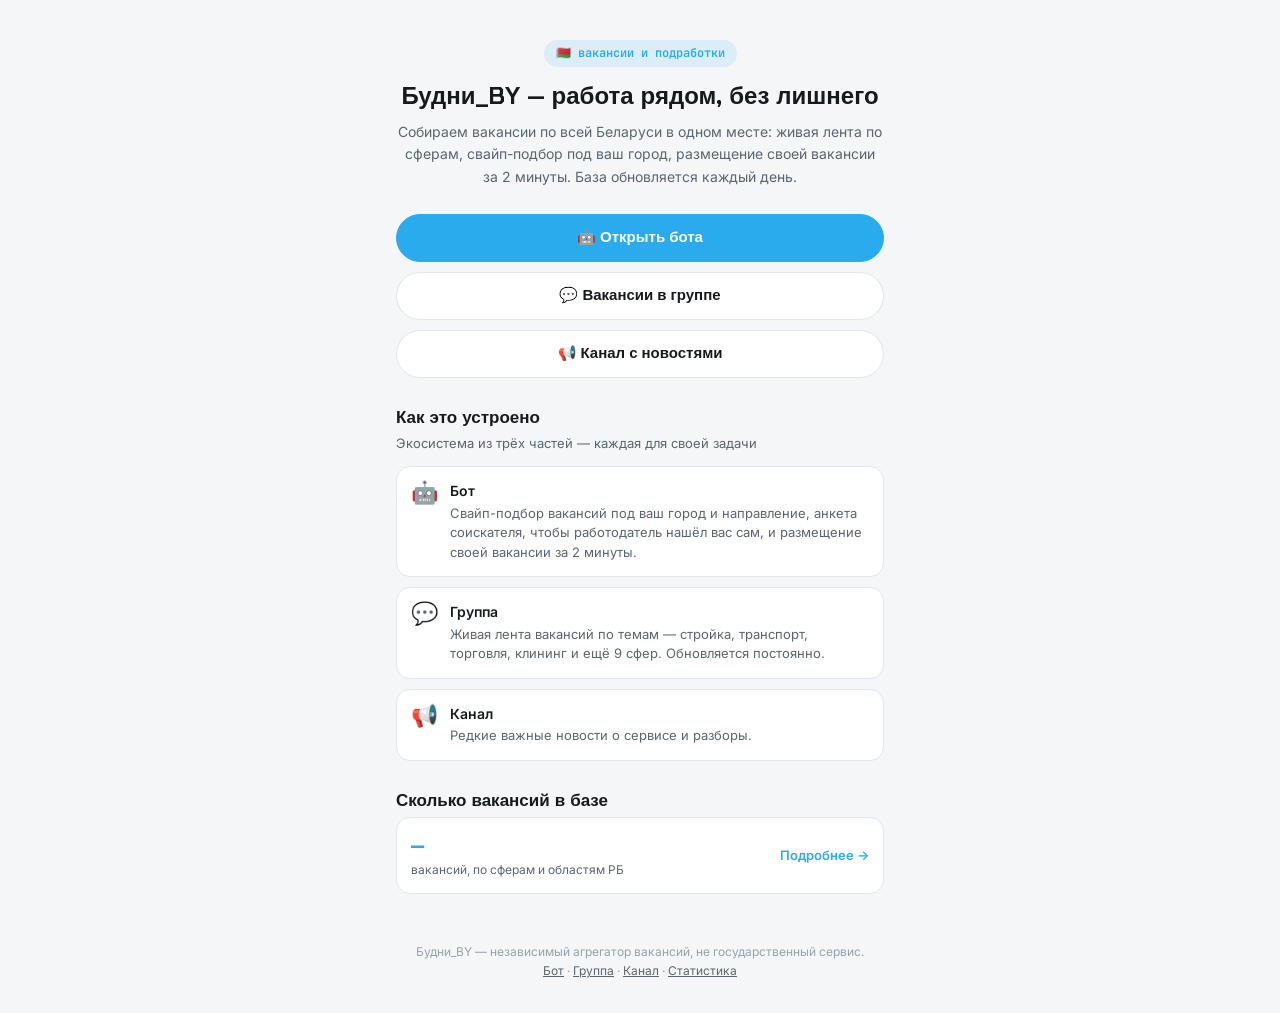
==== site-draft/index.html @ 5aac4f79 "Вынести файлы публичного сайта в site-draft/ — черновик, не боевая версия По просьбе Дениса: этот ре" ====
<!DOCTYPE html>
<!-- изменено 2026-09-21 13:10 -->
<html lang="ru">
<head>
<meta charset="UTF-8">
<meta name="viewport" content="width=device-width, initial-scale=1, viewport-fit=cover">
<title>Будни_BY — вакансии и подработки в Беларуси</title>
<meta name="description" content="Будни_BY — агрегатор вакансий и подработок в Беларуси. Живая лента по 13 сферам в Telegram-группе, свайп-подбор под ваш город в боте, канал с новостями. База обновляется каждый день.">
<meta name="robots" content="index, follow">
<link rel="canonical" href="https://app.budni.tg-studio.xyz/">

<meta property="og:type" content="website">
<meta property="og:site_name" content="Будни_BY">
<meta property="og:title" content="Будни_BY — вакансии и подработки в Беларуси">
<meta property="og:description" content="Живая лента вакансий по всей Беларуси: канал, Telegram-группа по сферам и бот со свайп-подбором. Обновляется каждый день.">
<meta property="og:url" content="https://app.budni.tg-studio.xyz/">
<meta name="twitter:card" content="summary">

<link rel="icon" href="data:image/svg+xml,%3Csvg xmlns='http://www.w3.org/2000/svg' viewBox='0 0 100 100'%3E%3Crect width='100' height='100' rx='22' fill='%232AABEE'/%3E%3Ctext x='50' y='68' font-size='58' text-anchor='middle' fill='white' font-family='sans-serif'%3E%D0%91%3C/text%3E%3C/svg%3E">

<script type="application/ld+json">
{
  "@context": "https://schema.org",
  "@type": "Organization",
  "name": "Будни_BY",
  "url": "https://app.budni.tg-studio.xyz/",
  "description": "Агрегатор вакансий и подработок в Беларуси: Telegram-канал, чат-группа с лентой по сферам и мини-приложение со свайп-подбором вакансий.",
  "sameAs": [
    "https://t.me/Budni_BY",
    "https://t.me/Budni_BY_Group",
    "https://t.me/Budni_BY_Bot"
  ]
}
</script>
<script type="application/ld+json">
{
  "@context": "https://schema.org",
  "@type": "WebSite",
  "name": "Будни_BY",
  "url": "https://app.budni.tg-studio.xyz/"
}
</script>

<script>
(function(){
  var scheme = (matchMedia('(prefers-color-scheme: light)').matches) ? 'light' : 'dark';
  document.documentElement.setAttribute('data-theme', scheme);
})();
</script>
<link rel="preconnect" href="https://fonts.googleapis.com">
<link href="https://fonts.googleapis.com/css2?family=Chakra+Petch:wght@500;600;700&family=Inter:wght@400;500;600;700&family=JetBrains+Mono:wght@500;600;700&display=swap" rel="stylesheet">
<link rel="stylesheet" href="theme.css?v=20260920a">
<style>
  .wrap{ max-width:520px; margin:0 auto; }

  .hero{ text-align:center; padding:28px 0 6px; }
  .hero .badge{
    display:inline-flex; align-items:center; gap:6px; padding:5px 12px; border-radius:999px;
    background:var(--accent-soft); color:var(--accent); font-size:12px; font-weight:600;
    font-family:'JetBrains Mono',monospace; margin-bottom:14px;
  }
  .hero h1{ font-size:24px; font-weight:700; line-height:1.25; margin:0 0 10px; }
  .hero p{ color:var(--ink-soft); font-size:14px; line-height:1.6; margin:0 0 20px; }

  .cta{ display:flex; flex-direction:column; gap:10px; margin-bottom:8px; }
  .cta a{
    min-height:48px; display:flex; align-items:center; justify-content:center; gap:8px;
    border-radius:999px; text-decoration:none; font-family:'Chakra Petch',sans-serif; font-weight:600;
    font-size:15px; border:1px solid var(--line);
  }
  .cta a.primary{ background:var(--accent); color:#fff; border-color:var(--accent); }
  .cta a.ghost{ background:var(--surface); color:var(--ink); }

  .section{ margin:28px 0; }
  .section h2{ font-size:17px; font-weight:700; margin:0 0 4px; font-family:'Chakra Petch',sans-serif; }
  .section .lead{ color:var(--ink-soft); font-size:13px; margin:0 0 14px; }

  .parts{ display:flex; flex-direction:column; gap:10px; }
  .part{
    display:flex; gap:12px; align-items:flex-start; background:var(--surface);
    border:1px solid var(--line); border-radius:var(--radius); padding:14px;
  }
  .part .ic{ font-size:22px; line-height:1; flex:none; }
  .part h3{ font-size:14px; font-weight:600; margin:0 0 3px; font-family:'Inter',sans-serif; }
  .part p{ font-size:13px; color:var(--ink-soft); margin:0; line-height:1.5; }

  .stat-strip{
    display:flex; gap:10px; background:var(--surface); border:1px solid var(--line);
    border-radius:var(--radius); padding:14px; align-items:center; justify-content:space-between;
  }
  .stat-strip .num{ font-family:'JetBrains Mono',monospace; font-size:22px; font-weight:700; color:var(--accent); }
  .stat-strip .lbl{ font-size:12px; color:var(--ink-soft); }
  .stat-strip a{ font-size:13px; color:var(--accent); text-decoration:none; font-weight:600; white-space:nowrap; }

  footer{ text-align:center; color:var(--ink-faint); font-size:12px; padding:20px 0 8px; line-height:1.6; }
  footer a{ color:var(--ink-soft); }
</style>
</head>
<body>
<div class="content wrap">

  <div class="hero">
    <span class="badge">🇧🇾 вакансии и подработки</span>
    <h1>Будни_BY — работа рядом, без лишнего</h1>
    <p>Собираем вакансии по всей Беларуси в одном месте: живая лента по сферам,
      свайп-подбор под ваш город, размещение своей вакансии за 2 минуты.
      База обновляется каждый день.</p>
  </div>

  <div class="cta">
    <a class="primary" href="https://t.me/Budni_BY_Bot" target="_blank" rel="noopener">🤖 Открыть бота</a>
    <a class="ghost" href="https://t.me/Budni_BY_Group" target="_blank" rel="noopener">💬 Вакансии в группе</a>
    <a class="ghost" href="https://t.me/Budni_BY" target="_blank" rel="noopener">📢 Канал с новостями</a>
  </div>

  <div class="section">
    <h2>Как это устроено</h2>
    <p class="lead">Экосистема из трёх частей — каждая для своей задачи</p>
    <div class="parts">
      <div class="part">
        <div class="ic">🤖</div>
        <div><h3>Бот</h3><p>Свайп-подбор вакансий под ваш город и направление,
          анкета соискателя, чтобы работодатель нашёл вас сам, и размещение
          своей вакансии за 2 минуты.</p></div>
      </div>
      <div class="part">
        <div class="ic">💬</div>
        <div><h3>Группа</h3><p>Живая лента вакансий по темам — стройка, транспорт,
          торговля, клининг и ещё 9 сфер. Обновляется постоянно.</p></div>
      </div>
      <div class="part">
        <div class="ic">📢</div>
        <div><h3>Канал</h3><p>Редкие важные новости о сервисе и разборы.</p></div>
      </div>
    </div>
  </div>

  <div class="section">
    <h2>Сколько вакансий в базе</h2>
    <div class="stat-strip">
      <div><div class="num" id="statTotal">—</div><div class="lbl">вакансий, по сферам и областям РБ</div></div>
      <a href="stats.html">Подробнее →</a>
    </div>
  </div>

  <footer>
    Будни_BY — независимый агрегатор вакансий, не государственный сервис.<br>
    <a href="https://t.me/Budni_BY_Bot" target="_blank" rel="noopener">Бот</a> ·
    <a href="https://t.me/Budni_BY_Group" target="_blank" rel="noopener">Группа</a> ·
    <a href="https://t.me/Budni_BY" target="_blank" rel="noopener">Канал</a> ·
    <a href="stats.html">Статистика</a>
  </footer>

</div>

<script src="app.js?v=20260920a"></script>
<script>
(async function () {
  try {
    var res = await apiCall({ action: 'public_stats' });
    if (res && res.ok) document.getElementById('statTotal').textContent = res.total;
  } catch (e) {}
})();
</script>
</body>
</html>
---- site-draft/theme.css ----
/* ============================================================
   Будни_BY — общий дизайн-каркас (client.html + admin.html).
   Токены светлой/тёмной темы + компоненты, которые выглядят одинаково
   в обоих мини-аппах. Роль-специфичные стили — в client.css / admin.css.
   Раньше весь этот блок дублировался в двух HTML и расходился при правках.
   ============================================================ */

:root{
  --radius:14px; --radius-sm:10px;
  --safe-top: env(safe-area-inset-top, 0px);
  --safe-bottom: env(safe-area-inset-bottom, 0px);
}
:root[data-theme="dark"]{
  --bg:#111417; --surface:#1A1E22; --surface-2:#20252A; --surface-3:#262B31;
  --ink:#EDEFF0; --ink-soft:#8C949C; --ink-faint:#565D64;
  --accent:#2AABEE; --accent-dark:#1B8FCB; --accent-soft:rgba(42,171,238,.14);
  --ok:#38A89D; --ok-soft:rgba(56,168,157,.14);
  --danger:#E5626A; --danger-soft:rgba(229,98,106,.12);
  --line:#2A2F35; --line-strong:#3A414A;
}
:root[data-theme="light"]{
  --bg:#F4F6F8; --surface:#FFFFFF; --surface-2:#EEF1F4; --surface-3:#E4E8EC;
  --ink:#171A1D; --ink-soft:#5B6570; --ink-faint:#98A1AA;
  --accent:#2AABEE; --accent-dark:#1B8FCB; --accent-soft:rgba(42,171,238,.12);
  --ok:#2E9B8F; --ok-soft:rgba(46,155,143,.12);
  --danger:#D6505A; --danger-soft:rgba(214,80,90,.10);
  --line:#E2E6EA; --line-strong:#CDD3D9;
}

*{ box-sizing:border-box; }
body{
  margin:0; background:var(--bg); color:var(--ink);
  font-family:'Inter',sans-serif; font-size:15px; line-height:1.4;
  padding-top:max(12px, var(--safe-top));
  padding-bottom:max(24px, calc(24px + var(--safe-bottom)));
  -webkit-tap-highlight-color:transparent;
  overscroll-behavior:none;
}
h1,h2,.label{ font-family:'Chakra Petch',sans-serif; }
.mono{ font-family:'JetBrains Mono',monospace; }
.hidden{ display:none !important; }

.content{ padding:0 16px; }

/* ---------- вкладки (общий вид; счётчики/sticky — в admin.css) ---------- */
.tabs{ display:flex; gap:6px; }
.tab{
  flex:1; min-height:44px; border-radius:var(--radius-sm);
  background:var(--surface-2); border:1px solid var(--line);
  color:var(--ink-soft); font-family:'Chakra Petch',sans-serif; font-weight:600; font-size:13px;
  display:flex; align-items:center; justify-content:center; gap:6px;
}
.tab.active{ background:var(--accent-soft); border-color:var(--accent); color:var(--accent); }

/* ---------- поля формы ---------- */
.field{ margin-bottom:14px; }
.field > label{
  display:block; font-family:'Chakra Petch',sans-serif; font-size:12px; color:var(--ink-soft);
  margin-bottom:6px; text-transform:uppercase; letter-spacing:.02em;
}
.field > input, .field > textarea{
  width:100%; min-height:44px; border-radius:var(--radius-sm); background:var(--surface-2);
  border:1px solid var(--line); color:var(--ink); padding:10px 12px; font-family:'Inter',sans-serif;
  font-size:15px;
}
.field > textarea{ min-height:88px; resize:vertical; }
.field > input[type=time], .field > input[type=date]{
  -webkit-appearance:none; appearance:none;
  box-sizing:border-box; min-width:0; width:100%; text-align:left;
  font-family:'JetBrains Mono',monospace;
}
.field > input[type=time]::-webkit-date-and-time-value,
.field > input[type=date]::-webkit-date-and-time-value{ text-align:left; margin:0; }
.lbl-soft{ text-transform:none; letter-spacing:0; color:var(--ink-faint); font-weight:400; }

/* ---------- chip-group (мультивыбор/сегменты) ---------- */
.chip-group{ display:flex; flex-wrap:wrap; gap:8px; }
.chip{ position:relative; }
.chip input{ position:absolute; opacity:0; pointer-events:none; }
.chip span{
  display:flex; align-items:center; min-height:44px; padding:0 14px; border-radius:20px;
  background:var(--surface-2); border:1px solid var(--line); color:var(--ink-soft); font-size:13px;
}
.chip input:checked + span{ background:var(--accent-soft); border-color:var(--accent); color:var(--accent); }

/* ---------- телефон +375 ---------- */
.phone-field{ display:flex; align-items:center; gap:8px; min-height:44px; background:var(--surface-2); border:1px solid var(--line); border-radius:var(--radius-sm); padding:0 12px; }
.phone-prefix{ font-family:'JetBrains Mono',monospace; font-weight:600; color:var(--ink-soft); flex:none; }
.phone-input{ flex:1; min-height:44px; border:none; background:transparent; color:var(--ink); font-family:'JetBrains Mono',monospace; font-size:16px; }
.phone-input:focus{ outline:none; }

/* ---------- бейджи ---------- */
.badge{
  font-size:11px; padding:3px 9px; border-radius:20px; background:var(--surface-2); color:var(--ink-soft);
  white-space:nowrap;
}
.badge-employer{ background:var(--ok-soft); color:var(--ok); }

/* ---------- кнопки ---------- */
.btn-primary{
  width:100%; min-height:48px; border-radius:var(--radius); border:none;
  background:var(--accent); color:#fff; font-family:'Chakra Petch',sans-serif; font-weight:700; font-size:15px;
  display:flex; align-items:center; justify-content:center; gap:8px;
}
.btn-primary[disabled]{ opacity:.5; }

/* ---------- заголовок-разделитель секции ---------- */
.section-title{
  font-family:'Chakra Petch',sans-serif; font-size:13px; color:var(--ink-soft);
  text-transform:uppercase; letter-spacing:.02em; margin:20px 0 10px;
}
.divider{ height:1px; background:var(--line); margin:24px 0; }

/* ---------- пустое состояние ---------- */
.empty{ text-align:center; color:var(--ink-faint); padding:48px 16px; font-size:14px; }

/* ---------- success-panel ---------- */
.success-panel{ text-align:center; padding:48px 16px; }
.success-icon{
  width:64px; height:64px; border-radius:50%; background:var(--ok-soft); color:var(--ok);
  display:flex; align-items:center; justify-content:center; font-size:28px; margin:0 auto 16px;
}
.success-panel h2{ font-size:18px; margin:0 0 8px; }
.success-panel p{ color:var(--ink-soft); font-size:14px; margin:0 0 20px; }

/* ---------- поповер настроек (☀️) ---------- */
.icon-btn-round{
  width:38px; height:38px; border-radius:50%; flex:none;
  background:var(--surface-2); border:1px solid var(--line); color:var(--ink-soft);
  display:flex; align-items:center; justify-content:center; font-size:16px;
}
.icon-btn-round svg{ width:19px; height:19px; display:block; }
.icon-btn-round:active{ background:var(--surface-3); }
.settings-pop{
  position:absolute; right:16px; top:54px; z-index:60; width:264px;
  background:var(--surface); border:1px solid var(--line-strong); border-radius:var(--radius);
  padding:14px; box-shadow:0 14px 44px rgba(0,0,0,.30);
}
.set-label{
  font-family:'Chakra Petch',sans-serif; font-size:11px; text-transform:uppercase;
  letter-spacing:.03em; color:var(--ink-soft); margin:0 0 8px;
}
.set-seg{
  display:flex; gap:4px; background:var(--surface-2); border-radius:var(--radius-sm);
  padding:4px; margin-bottom:14px;
}
.set-seg:last-child{ margin-bottom:0; }
.set-opt{
  flex:1; min-height:40px; border:none; border-radius:8px; background:transparent;
  color:var(--ink-soft); font-family:'Inter',sans-serif; font-size:13px; font-weight:600;
}
.set-opt.is-on{ background:var(--surface); color:var(--ink); box-shadow:0 1px 3px rgba(0,0,0,.18); }

/* ---------- спиннер ---------- */
.spinner{
  width:16px; height:16px; border-radius:50%; border:2px solid rgba(255,255,255,.4);
  border-top-color:#fff; animation:spin .6s linear infinite;
}
@keyframes spin{ to{ transform:rotate(360deg); } }
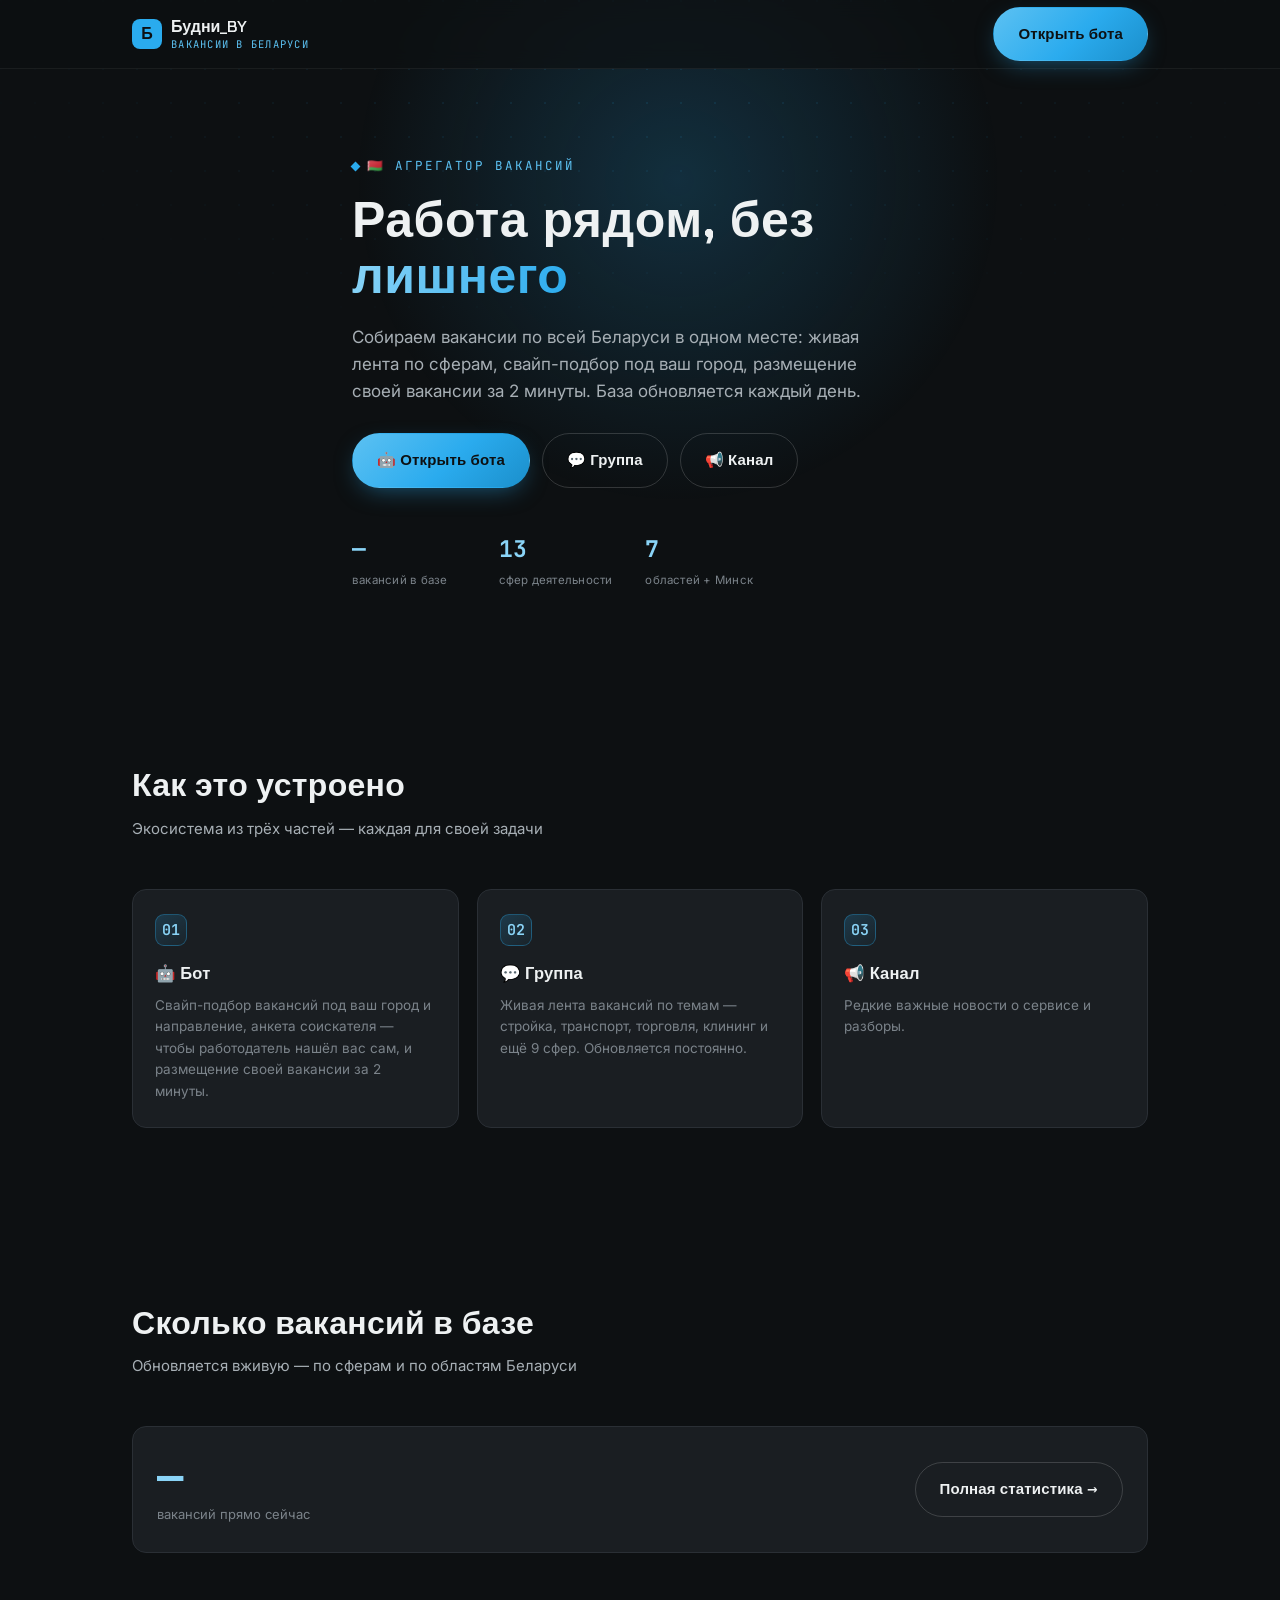
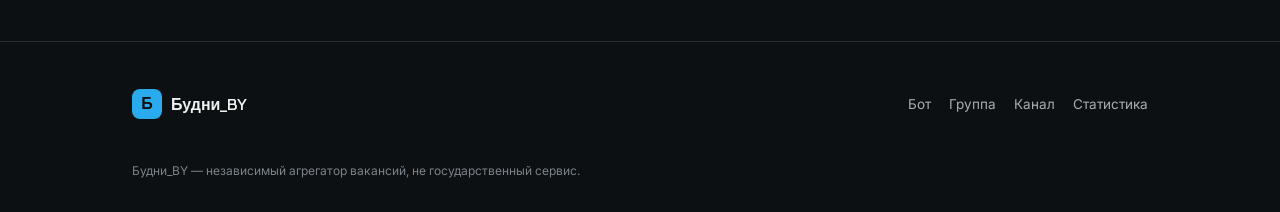
==== commit 3d08ff7b: "Редизайн лендинга по образцу tg-studio.by Тот же графитовый фон + акцент 2AABEE (уже общий с мини-ап" ====
--- a/site-draft/index.html
+++ b/site-draft/index.html
@@ -1,5 +1,5 @@
 <!DOCTYPE html>
-<!-- изменено 2026-09-21 13:10 -->
+<!-- изменено 2026-09-21 14:20 -->
 <html lang="ru">
 <head>
 <meta charset="UTF-8">
@@ -7,13 +7,13 @@
 <title>Будни_BY — вакансии и подработки в Беларуси</title>
 <meta name="description" content="Будни_BY — агрегатор вакансий и подработок в Беларуси. Живая лента по 13 сферам в Telegram-группе, свайп-подбор под ваш город в боте, канал с новостями. База обновляется каждый день.">
 <meta name="robots" content="index, follow">
-<link rel="canonical" href="https://app.budni.tg-studio.xyz/">
+<link rel="canonical" href="https://budni-by.site/">
 
 <meta property="og:type" content="website">
 <meta property="og:site_name" content="Будни_BY">
 <meta property="og:title" content="Будни_BY — вакансии и подработки в Беларуси">
 <meta property="og:description" content="Живая лента вакансий по всей Беларуси: канал, Telegram-группа по сферам и бот со свайп-подбором. Обновляется каждый день.">
-<meta property="og:url" content="https://app.budni.tg-studio.xyz/">
+<meta property="og:url" content="https://budni-by.site/">
 <meta name="twitter:card" content="summary">
 
 <link rel="icon" href="data:image/svg+xml,%3Csvg xmlns='http://www.w3.org/2000/svg' viewBox='0 0 100 100'%3E%3Crect width='100' height='100' rx='22' fill='%232AABEE'/%3E%3Ctext x='50' y='68' font-size='58' text-anchor='middle' fill='white' font-family='sans-serif'%3E%D0%91%3C/text%3E%3C/svg%3E">
@@ -23,7 +23,7 @@
   "@context": "https://schema.org",
   "@type": "Organization",
   "name": "Будни_BY",
-  "url": "https://app.budni.tg-studio.xyz/",
+  "url": "https://budni-by.site/",
   "description": "Агрегатор вакансий и подработок в Беларуси: Telegram-канал, чат-группа с лентой по сферам и мини-приложение со свайп-подбором вакансий.",
   "sameAs": [
     "https://t.me/Budni_BY",
@@ -37,130 +37,286 @@
   "@context": "https://schema.org",
   "@type": "WebSite",
   "name": "Будни_BY",
-  "url": "https://app.budni.tg-studio.xyz/"
+  "url": "https://budni-by.site/"
 }
 </script>
 
-<script>
-(function(){
-  var scheme = (matchMedia('(prefers-color-scheme: light)').matches) ? 'light' : 'dark';
-  document.documentElement.setAttribute('data-theme', scheme);
-})();
-</script>
 <link rel="preconnect" href="https://fonts.googleapis.com">
-<link href="https://fonts.googleapis.com/css2?family=Chakra+Petch:wght@500;600;700&family=Inter:wght@400;500;600;700&family=JetBrains+Mono:wght@500;600;700&display=swap" rel="stylesheet">
-<link rel="stylesheet" href="theme.css?v=20260920a">
+<link rel="preconnect" href="https://fonts.gstatic.com" crossorigin>
+<link href="https://fonts.googleapis.com/css2?family=Chakra+Petch:wght@500;600;700&family=Inter:wght@400;500;600;700;800&family=JetBrains+Mono:wght@400;500;600;700&display=swap" rel="stylesheet">
+
 <style>
-  .wrap{ max-width:520px; margin:0 auto; }
-
-  .hero{ text-align:center; padding:28px 0 6px; }
-  .hero .badge{
-    display:inline-flex; align-items:center; gap:6px; padding:5px 12px; border-radius:999px;
-    background:var(--accent-soft); color:var(--accent); font-size:12px; font-weight:600;
-    font-family:'JetBrains Mono',monospace; margin-bottom:14px;
-  }
-  .hero h1{ font-size:24px; font-weight:700; line-height:1.25; margin:0 0 10px; }
-  .hero p{ color:var(--ink-soft); font-size:14px; line-height:1.6; margin:0 0 20px; }
-
-  .cta{ display:flex; flex-direction:column; gap:10px; margin-bottom:8px; }
-  .cta a{
-    min-height:48px; display:flex; align-items:center; justify-content:center; gap:8px;
-    border-radius:999px; text-decoration:none; font-family:'Chakra Petch',sans-serif; font-weight:600;
-    font-size:15px; border:1px solid var(--line);
-  }
-  .cta a.primary{ background:var(--accent); color:#fff; border-color:var(--accent); }
-  .cta a.ghost{ background:var(--surface); color:var(--ink); }
-
-  .section{ margin:28px 0; }
-  .section h2{ font-size:17px; font-weight:700; margin:0 0 4px; font-family:'Chakra Petch',sans-serif; }
-  .section .lead{ color:var(--ink-soft); font-size:13px; margin:0 0 14px; }
-
-  .parts{ display:flex; flex-direction:column; gap:10px; }
-  .part{
-    display:flex; gap:12px; align-items:flex-start; background:var(--surface);
-    border:1px solid var(--line); border-radius:var(--radius); padding:14px;
-  }
-  .part .ic{ font-size:22px; line-height:1; flex:none; }
-  .part h3{ font-size:14px; font-weight:600; margin:0 0 3px; font-family:'Inter',sans-serif; }
-  .part p{ font-size:13px; color:var(--ink-soft); margin:0; line-height:1.5; }
-
-  .stat-strip{
-    display:flex; gap:10px; background:var(--surface); border:1px solid var(--line);
-    border-radius:var(--radius); padding:14px; align-items:center; justify-content:space-between;
-  }
-  .stat-strip .num{ font-family:'JetBrains Mono',monospace; font-size:22px; font-weight:700; color:var(--accent); }
-  .stat-strip .lbl{ font-size:12px; color:var(--ink-soft); }
-  .stat-strip a{ font-size:13px; color:var(--accent); text-decoration:none; font-weight:600; white-space:nowrap; }
-
-  footer{ text-align:center; color:var(--ink-faint); font-size:12px; padding:20px 0 8px; line-height:1.6; }
-  footer a{ color:var(--ink-soft); }
+  /* ---------- токены: та же графитовая палитра и акцент 2AABEE, что и во всех
+     мини-аппах студии (см. api.tg-studio miniapp-style) — не переизобретаем ---------- */
+  :root{
+    --navy-950:#0d1012; --navy-900:#15191c; --navy-850:#1c2124; --navy-800:#1a1e22;
+    --navy-700:#2a2f35; --navy-600:#3a414a;
+    --blue-300:#8ad4f7; --blue-400:#5cc1f2; --blue-500:#2aabee; --blue-600:#1b8fcb; --blue-700:#166f9e;
+    --teal-300:#7fe0d1; --teal-400:#4fc9b8; --teal-500:#38a89d; --teal-600:#2c8a80;
+    --ink-50:#eef1f2; --ink-200:#c9cfd3; --ink-300:#a7afb5; --ink-500:#7b838a;
+    --radius:14px; --radius-sm:10px; --maxw:1080px;
+    --ease:cubic-bezier(.16,.8,.28,1); --gutter:20px;
+  }
+  @media(min-width:640px){ :root{ --gutter:32px; } }
+
+  *{ box-sizing:border-box; margin:0; padding:0; }
+  html{ scroll-behavior:smooth; }
+  body{
+    background:var(--navy-950); color:var(--ink-50);
+    font-family:'Inter',sans-serif; font-size:16px; line-height:1.5;
+    -webkit-font-smoothing:antialiased; overflow-x:hidden;
+  }
+  img,svg{ display:block; max-width:100%; }
+  a{ color:inherit; text-decoration:none; }
+  ul{ list-style:none; }
+  :focus-visible{ outline:2px solid var(--blue-300); outline-offset:3px; }
+  .wrap{ max-width:var(--maxw); margin:0 auto; padding:0 var(--gutter); }
+
+  h1,h2,h3,.font-display{ font-family:'Chakra Petch',sans-serif; letter-spacing:.01em; }
+  .mono{ font-family:'JetBrains Mono',monospace; letter-spacing:.06em; }
+  p{ color:var(--ink-300); }
+
+  .eyebrow{
+    display:inline-flex; align-items:center; gap:8px;
+    font-family:'JetBrains Mono',monospace; font-size:12.5px; letter-spacing:.16em;
+    text-transform:uppercase; color:var(--blue-400); margin-bottom:16px;
+  }
+  .eyebrow::before{ content:""; width:7px; height:7px; background:var(--blue-500); transform:rotate(45deg); flex:none; }
+
+  .grain{
+    position:fixed; inset:0; z-index:0; pointer-events:none;
+    background-image:radial-gradient(circle at 1px 1px, rgba(42,171,238,.12) 1px, transparent 1px);
+    background-size:34px 34px;
+    mask-image:radial-gradient(ellipse 80% 60% at 50% 0%, black 10%, transparent 70%);
+  }
+
+  section{ position:relative; z-index:1; padding:56px 0; }
+  @media(min-width:720px){ section{ padding:88px 0; } }
+
+  .reveal{ opacity:0; transform:translateY(20px); transition:opacity .7s var(--ease), transform .7s var(--ease); }
+  .reveal.in{ opacity:1; transform:translateY(0); }
+  .reveal-stagger.in > *{ opacity:1; transform:none; }
+  .reveal-stagger > *{ opacity:0; transform:translateY(16px); transition:opacity .6s var(--ease), transform .6s var(--ease); }
+  .reveal-stagger.in > *:nth-child(1){ transition-delay:0ms; }
+  .reveal-stagger.in > *:nth-child(2){ transition-delay:70ms; }
+  .reveal-stagger.in > *:nth-child(3){ transition-delay:140ms; }
+  @media (prefers-reduced-motion: reduce){
+    *{ animation-duration:.001ms !important; transition-duration:.001ms !important; scroll-behavior:auto !important; }
+  }
+
+  .btn{
+    display:inline-flex; align-items:center; justify-content:center; gap:8px;
+    padding:15px 24px; min-height:48px; border-radius:999px;
+    font-family:'Chakra Petch',sans-serif; font-weight:600; font-size:15px; letter-spacing:.01em;
+    border:1px solid transparent; white-space:nowrap;
+    transition:transform .35s var(--ease), box-shadow .35s var(--ease), border-color .35s var(--ease), color .35s var(--ease);
+  }
+  .btn-primary{
+    background:linear-gradient(135deg, var(--blue-400), var(--blue-500) 55%, var(--blue-600));
+    color:var(--navy-950); box-shadow:0 8px 24px -8px rgba(42,171,238,.5);
+  }
+  .btn-primary:hover{ transform:translateY(-2px); box-shadow:0 14px 30px -8px rgba(42,171,238,.6); }
+  .btn-ghost{ background:transparent; border-color:rgba(255,255,255,.16); color:var(--ink-50); }
+  .btn-ghost:hover{ border-color:var(--blue-500); color:var(--blue-300); }
+
+  /* ---------- header ---------- */
+  header{
+    position:fixed; top:0; left:0; right:0; z-index:100;
+    background:rgba(13,16,18,.7); backdrop-filter:blur(10px);
+    border-bottom:1px solid rgba(255,255,255,.06);
+    transition:background .3s var(--ease), border-color .3s var(--ease);
+  }
+  header.is-scrolled{ background:rgba(13,16,18,.92); border-color:rgba(255,255,255,.1); }
+  .nav{ display:flex; align-items:center; justify-content:space-between; height:68px; gap:16px; }
+  .brand{ display:flex; align-items:center; gap:9px; min-height:44px; }
+  .brand-mark{ width:30px; height:30px; flex:none; border-radius:8px; background:var(--blue-500); display:flex; align-items:center; justify-content:center; font-family:'Chakra Petch',sans-serif; font-weight:700; color:var(--navy-950); }
+  .brand-name{ font-family:'Chakra Petch',sans-serif; font-weight:600; font-size:16px; line-height:1.1; }
+  .brand-name span{ display:block; color:var(--blue-400); font-size:10.5px; font-family:'JetBrains Mono',monospace; letter-spacing:.12em; font-weight:400; margin-top:3px; }
+
+  /* ---------- hero ---------- */
+  .hero{ position:relative; padding:128px 0 64px; overflow:hidden; }
+  @media(min-width:720px){ .hero{ padding:152px 0 88px; } }
+  .hero::before{
+    content:""; position:absolute; top:-200px; left:50%; transform:translateX(-45%);
+    width:760px; height:760px; background:radial-gradient(circle, rgba(42,171,238,.2), rgba(42,171,238,0) 60%);
+    z-index:0; pointer-events:none;
+  }
+  .hero-inner{ position:relative; z-index:1; max-width:640px; }
+  @keyframes heroReveal{ from{ opacity:0; transform:translateY(16px); } to{ opacity:1; transform:translateY(0); } }
+  .hero-inner > *{ animation:heroReveal .8s var(--ease) both; }
+  .hero-inner > *:nth-child(1){ animation-delay:.03s; }
+  .hero-inner > *:nth-child(2){ animation-delay:.12s; }
+  .hero-inner > *:nth-child(3){ animation-delay:.22s; }
+  .hero-inner > *:nth-child(4){ animation-delay:.32s; }
+  .hero-inner > *:nth-child(5){ animation-delay:.42s; }
+  .hero h1{ font-size:clamp(30px,5.6vw,50px); line-height:1.12; font-weight:700; }
+  .hero h1 em{
+    font-style:normal; background:linear-gradient(100deg, var(--blue-300), var(--blue-500));
+    -webkit-background-clip:text; background-clip:text; color:transparent;
+  }
+  .hero p.lead{ margin-top:20px; font-size:17px; line-height:1.6; color:var(--ink-300); max-width:520px; }
+  .hero-cta{ display:flex; flex-wrap:wrap; gap:12px; margin-top:28px; }
+  .hero-stats{ display:grid; grid-template-columns:repeat(3,1fr); gap:16px 20px; margin-top:44px; max-width:420px; }
+  .hero-stats div strong{ display:block; font-family:'JetBrains Mono',monospace; font-size:23px; color:var(--blue-300); font-weight:700; white-space:nowrap; }
+  .hero-stats div span{ font-size:11.5px; color:var(--ink-500); letter-spacing:.02em; }
+  @media(max-width:420px){ .hero-stats div strong{ font-size:19px; } .hero-stats div span{ font-size:10px; } }
+
+  /* ---------- секции ---------- */
+  .section-head{ max-width:560px; margin-bottom:36px; }
+  @media(min-width:720px){ .section-head{ margin-bottom:48px; } }
+  .section-head h2{ font-size:clamp(24px,3.2vw,32px); font-weight:600; line-height:1.2; }
+  .section-head p{ margin-top:12px; color:var(--ink-300); font-size:15px; line-height:1.6; }
+
+  .why-grid{ display:grid; grid-template-columns:1fr; gap:16px; }
+  @media(min-width:640px){ .why-grid{ grid-template-columns:repeat(3,1fr); gap:18px; } }
+  .why-item{
+    background:var(--navy-800); border:1px solid var(--navy-700); border-radius:var(--radius);
+    padding:24px 22px; transition:transform .4s var(--ease), border-color .4s var(--ease), background .4s var(--ease);
+  }
+  .why-item:hover{ transform:translateY(-5px); border-color:var(--blue-500); background:var(--navy-850); }
+  .why-item .num{
+    width:32px; height:32px; border-radius:9px; flex:none;
+    background:linear-gradient(145deg, rgba(42,171,238,.2), rgba(42,171,238,.04));
+    border:1px solid rgba(42,171,238,.35);
+    display:flex; align-items:center; justify-content:center;
+    font-family:'JetBrains Mono',monospace; font-size:15px; color:var(--blue-300); font-weight:600;
+    margin-bottom:16px;
+  }
+  .why-item h3{ font-size:16.5px; font-weight:600; margin-bottom:8px; }
+  .why-item p{ color:var(--ink-500); font-size:13.5px; line-height:1.6; }
+
+  /* ---------- статистика ---------- */
+  .stats-card{
+    background:var(--navy-800); border:1px solid var(--navy-700); border-radius:var(--radius);
+    padding:28px 24px; display:flex; flex-wrap:wrap; align-items:center; justify-content:space-between; gap:20px;
+  }
+  .stats-card .num{ font-family:'JetBrains Mono',monospace; font-size:clamp(32px,5vw,44px); font-weight:700; color:var(--blue-300); line-height:1; }
+  .stats-card .lbl{ font-size:13px; color:var(--ink-500); margin-top:6px; }
+
+  footer{ padding:40px 0 32px; border-top:1px solid var(--navy-700); }
+  .footer-inner{ display:flex; flex-wrap:wrap; align-items:center; justify-content:space-between; gap:16px; }
+  .footer-links{ display:flex; flex-wrap:wrap; gap:18px; }
+  .footer-links a{ font-size:13.5px; color:var(--ink-300); transition:color .25s var(--ease); }
+  .footer-links a:hover{ color:var(--blue-300); }
+  .footer-note{ font-size:12px; color:var(--ink-500); width:100%; margin-top:20px; }
 </style>
 </head>
 <body>
-<div class="content wrap">
-
-  <div class="hero">
-    <span class="badge">🇧🇾 вакансии и подработки</span>
-    <h1>Будни_BY — работа рядом, без лишнего</h1>
-    <p>Собираем вакансии по всей Беларуси в одном месте: живая лента по сферам,
-      свайп-подбор под ваш город, размещение своей вакансии за 2 минуты.
-      База обновляется каждый день.</p>
-  </div>
-
-  <div class="cta">
-    <a class="primary" href="https://t.me/Budni_BY_Bot" target="_blank" rel="noopener">🤖 Открыть бота</a>
-    <a class="ghost" href="https://t.me/Budni_BY_Group" target="_blank" rel="noopener">💬 Вакансии в группе</a>
-    <a class="ghost" href="https://t.me/Budni_BY" target="_blank" rel="noopener">📢 Канал с новостями</a>
-  </div>
-
-  <div class="section">
-    <h2>Как это устроено</h2>
-    <p class="lead">Экосистема из трёх частей — каждая для своей задачи</p>
-    <div class="parts">
-      <div class="part">
-        <div class="ic">🤖</div>
-        <div><h3>Бот</h3><p>Свайп-подбор вакансий под ваш город и направление,
-          анкета соискателя, чтобы работодатель нашёл вас сам, и размещение
-          своей вакансии за 2 минуты.</p></div>
+
+<div class="grain"></div>
+
+<header id="siteHeader">
+  <div class="wrap nav">
+    <div class="brand">
+      <span class="brand-mark">Б</span>
+      <span class="brand-name">Будни_BY<span>ВАКАНСИИ В БЕЛАРУСИ</span></span>
+    </div>
+    <a class="btn btn-primary" href="https://t.me/Budni_BY_Bot" target="_blank" rel="noopener">Открыть бота</a>
+  </div>
+</header>
+
+<section class="hero">
+  <div class="wrap hero-inner">
+    <span class="eyebrow">🇧🇾 агрегатор вакансий</span>
+    <h1>Работа рядом, без <em>лишнего</em></h1>
+    <p class="lead">Собираем вакансии по всей Беларуси в одном месте: живая лента
+      по сферам, свайп-подбор под ваш город, размещение своей вакансии за
+      2 минуты. База обновляется каждый день.</p>
+    <div class="hero-cta">
+      <a class="btn btn-primary" href="https://t.me/Budni_BY_Bot" target="_blank" rel="noopener">🤖 Открыть бота</a>
+      <a class="btn btn-ghost" href="https://t.me/Budni_BY_Group" target="_blank" rel="noopener">💬 Группа</a>
+      <a class="btn btn-ghost" href="https://t.me/Budni_BY" target="_blank" rel="noopener">📢 Канал</a>
+    </div>
+    <div class="hero-stats">
+      <div><strong id="heroTotal">—</strong><span>вакансий в базе</span></div>
+      <div><strong>13</strong><span>сфер деятельности</span></div>
+      <div><strong>7</strong><span>областей + Минск</span></div>
+    </div>
+  </div>
+</section>
+
+<section id="how">
+  <div class="wrap">
+    <div class="section-head reveal">
+      <h2>Как это устроено</h2>
+      <p>Экосистема из трёх частей — каждая для своей задачи</p>
+    </div>
+    <div class="why-grid reveal-stagger">
+      <div class="why-item">
+        <div class="num">01</div>
+        <h3>🤖 Бот</h3>
+        <p>Свайп-подбор вакансий под ваш город и направление, анкета
+          соискателя — чтобы работодатель нашёл вас сам, и размещение
+          своей вакансии за 2 минуты.</p>
       </div>
-      <div class="part">
-        <div class="ic">💬</div>
-        <div><h3>Группа</h3><p>Живая лента вакансий по темам — стройка, транспорт,
-          торговля, клининг и ещё 9 сфер. Обновляется постоянно.</p></div>
+      <div class="why-item">
+        <div class="num">02</div>
+        <h3>💬 Группа</h3>
+        <p>Живая лента вакансий по темам — стройка, транспорт, торговля,
+          клининг и ещё 9 сфер. Обновляется постоянно.</p>
       </div>
-      <div class="part">
-        <div class="ic">📢</div>
-        <div><h3>Канал</h3><p>Редкие важные новости о сервисе и разборы.</p></div>
+      <div class="why-item">
+        <div class="num">03</div>
+        <h3>📢 Канал</h3>
+        <p>Редкие важные новости о сервисе и разборы.</p>
       </div>
     </div>
   </div>
-
-  <div class="section">
-    <h2>Сколько вакансий в базе</h2>
-    <div class="stat-strip">
-      <div><div class="num" id="statTotal">—</div><div class="lbl">вакансий, по сферам и областям РБ</div></div>
-      <a href="stats.html">Подробнее →</a>
-    </div>
-  </div>
-
-  <footer>
-    Будни_BY — независимый агрегатор вакансий, не государственный сервис.<br>
-    <a href="https://t.me/Budni_BY_Bot" target="_blank" rel="noopener">Бот</a> ·
-    <a href="https://t.me/Budni_BY_Group" target="_blank" rel="noopener">Группа</a> ·
-    <a href="https://t.me/Budni_BY" target="_blank" rel="noopener">Канал</a> ·
-    <a href="stats.html">Статистика</a>
-  </footer>
-
-</div>
+</section>
+
+<section id="stats">
+  <div class="wrap">
+    <div class="section-head reveal">
+      <h2>Сколько вакансий в базе</h2>
+      <p>Обновляется вживую — по сферам и по областям Беларуси</p>
+    </div>
+    <div class="stats-card reveal">
+      <div><div class="num" id="statTotal">—</div><div class="lbl">вакансий прямо сейчас</div></div>
+      <a class="btn btn-ghost" href="stats.html">Полная статистика →</a>
+    </div>
+  </div>
+</section>
+
+<footer>
+  <div class="wrap footer-inner">
+    <div class="brand">
+      <span class="brand-mark">Б</span>
+      <span class="brand-name">Будни_BY</span>
+    </div>
+    <div class="footer-links">
+      <a href="https://t.me/Budni_BY_Bot" target="_blank" rel="noopener">Бот</a>
+      <a href="https://t.me/Budni_BY_Group" target="_blank" rel="noopener">Группа</a>
+      <a href="https://t.me/Budni_BY" target="_blank" rel="noopener">Канал</a>
+      <a href="stats.html">Статистика</a>
+    </div>
+    <p class="footer-note">Будни_BY — независимый агрегатор вакансий, не государственный сервис.</p>
+  </div>
+</footer>
 
 <script src="app.js?v=20260920a"></script>
 <script>
 (async function () {
   try {
     var res = await apiCall({ action: 'public_stats' });
-    if (res && res.ok) document.getElementById('statTotal').textContent = res.total;
+    if (res && res.ok) {
+      document.getElementById('heroTotal').textContent = res.total;
+      document.getElementById('statTotal').textContent = res.total;
+    }
   } catch (e) {}
 })();
+
+var revealEls = document.querySelectorAll('.reveal, .reveal-stagger');
+var io = new IntersectionObserver(function (entries) {
+  entries.forEach(function (e) {
+    if (e.isIntersecting) { e.target.classList.add('in'); io.unobserve(e.target); }
+  });
+}, { threshold: .15 });
+revealEls.forEach(function (el) { io.observe(el); });
+
+var header = document.getElementById('siteHeader');
+function onScroll() { header.classList.toggle('is-scrolled', window.scrollY > 8); }
+onScroll();
+window.addEventListener('scroll', onScroll, { passive: true });
 </script>
 </body>
 </html>
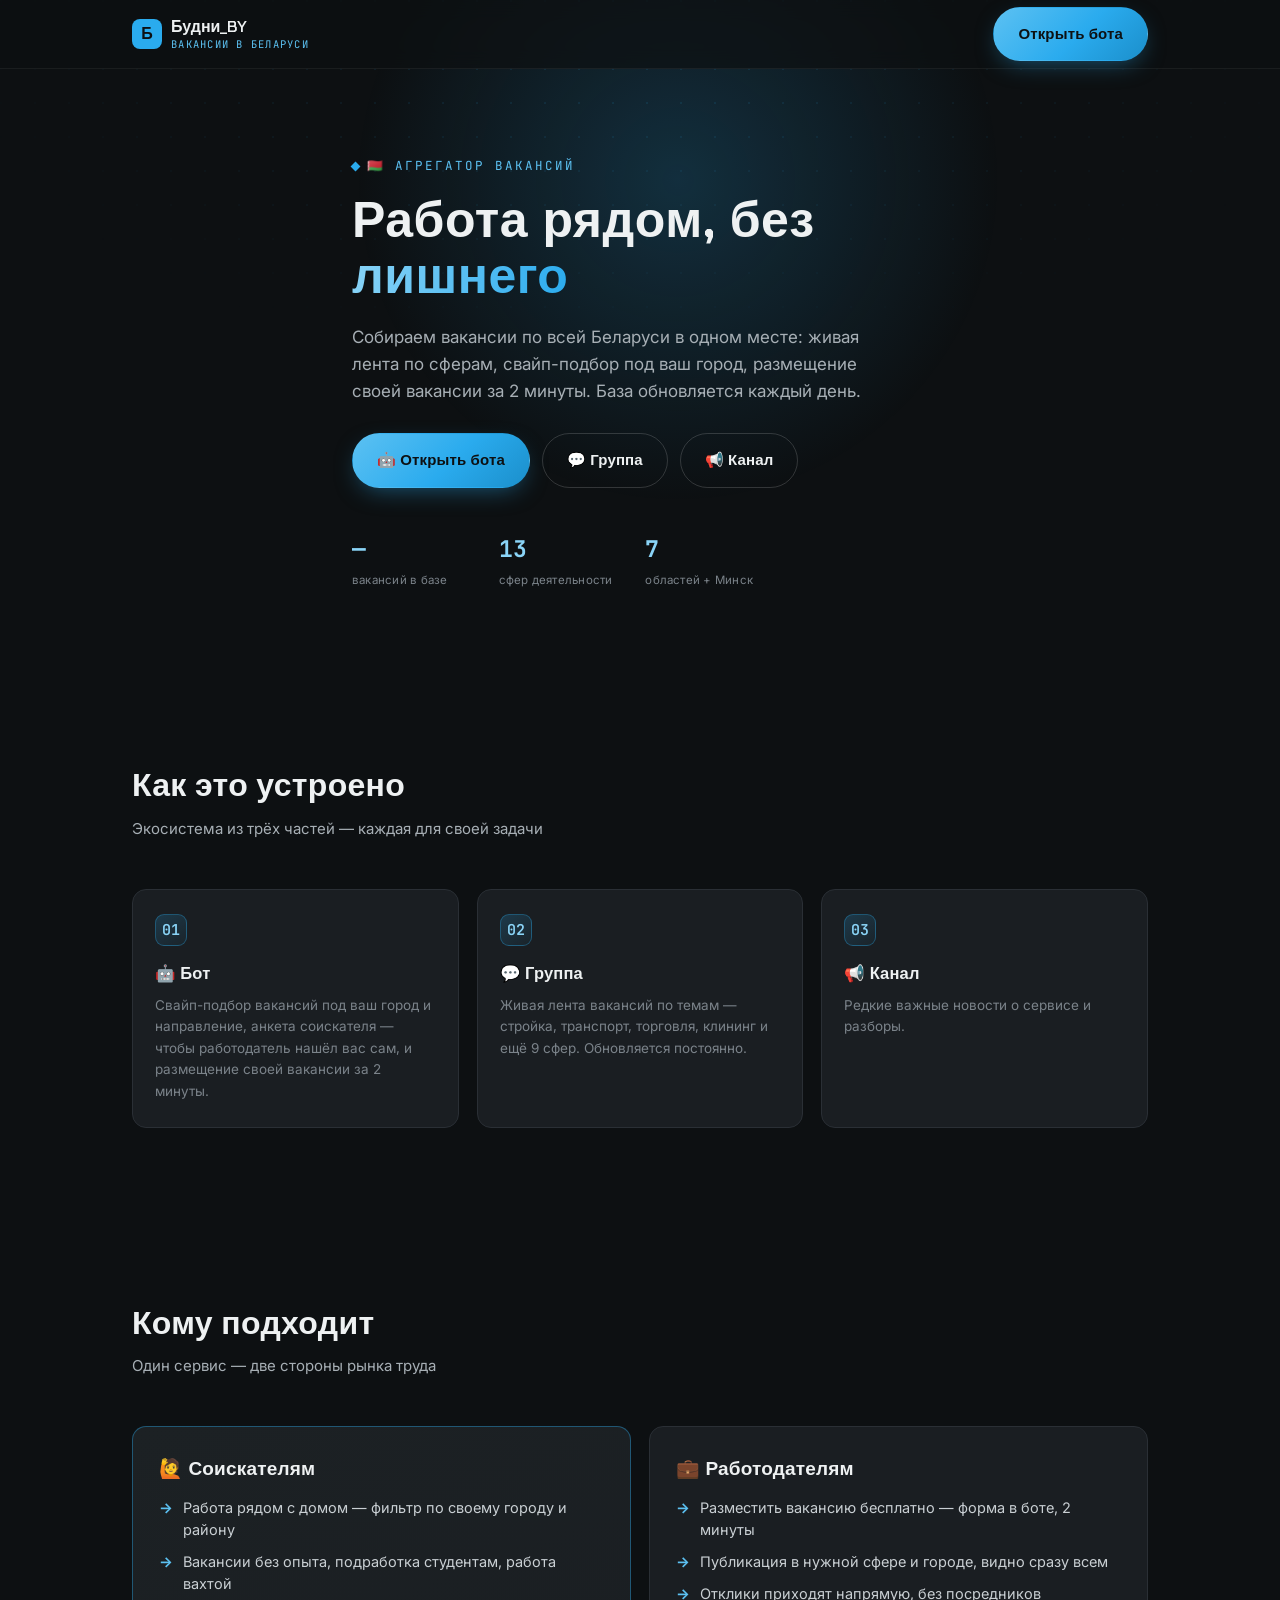
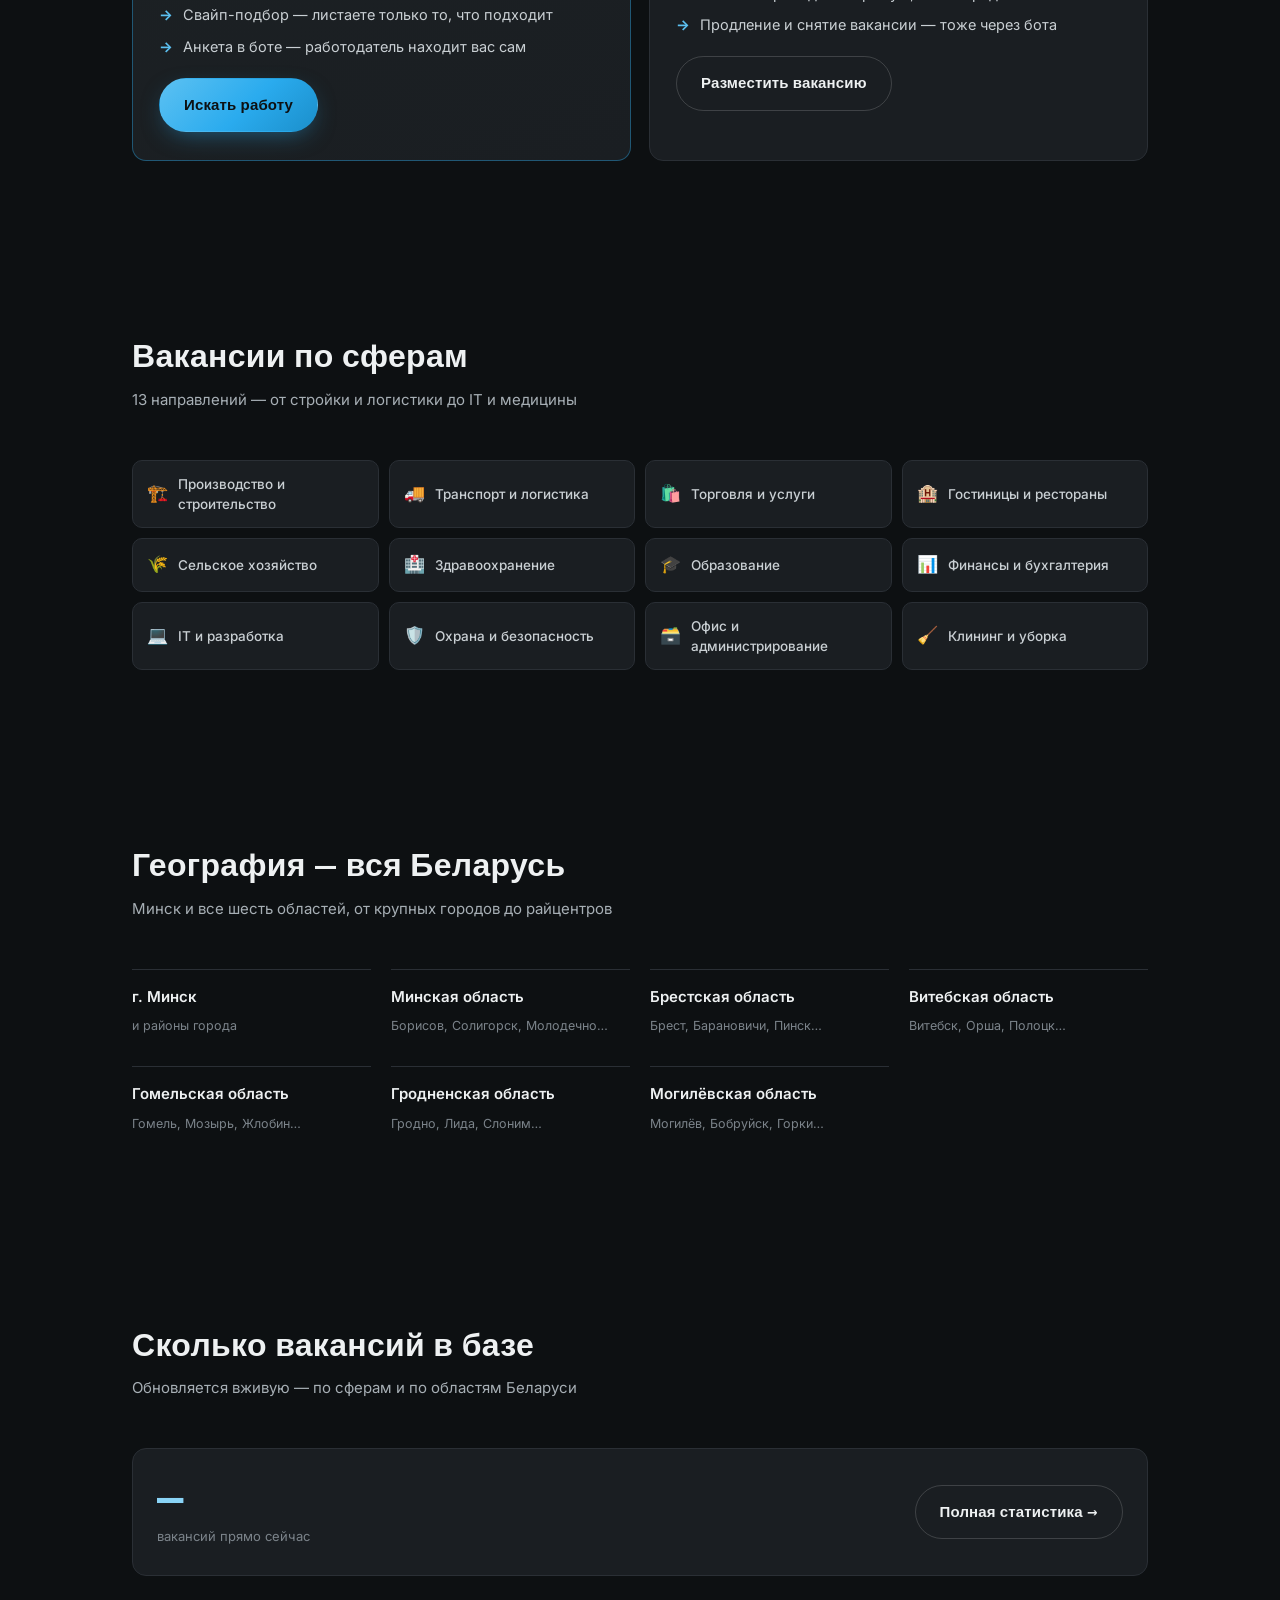
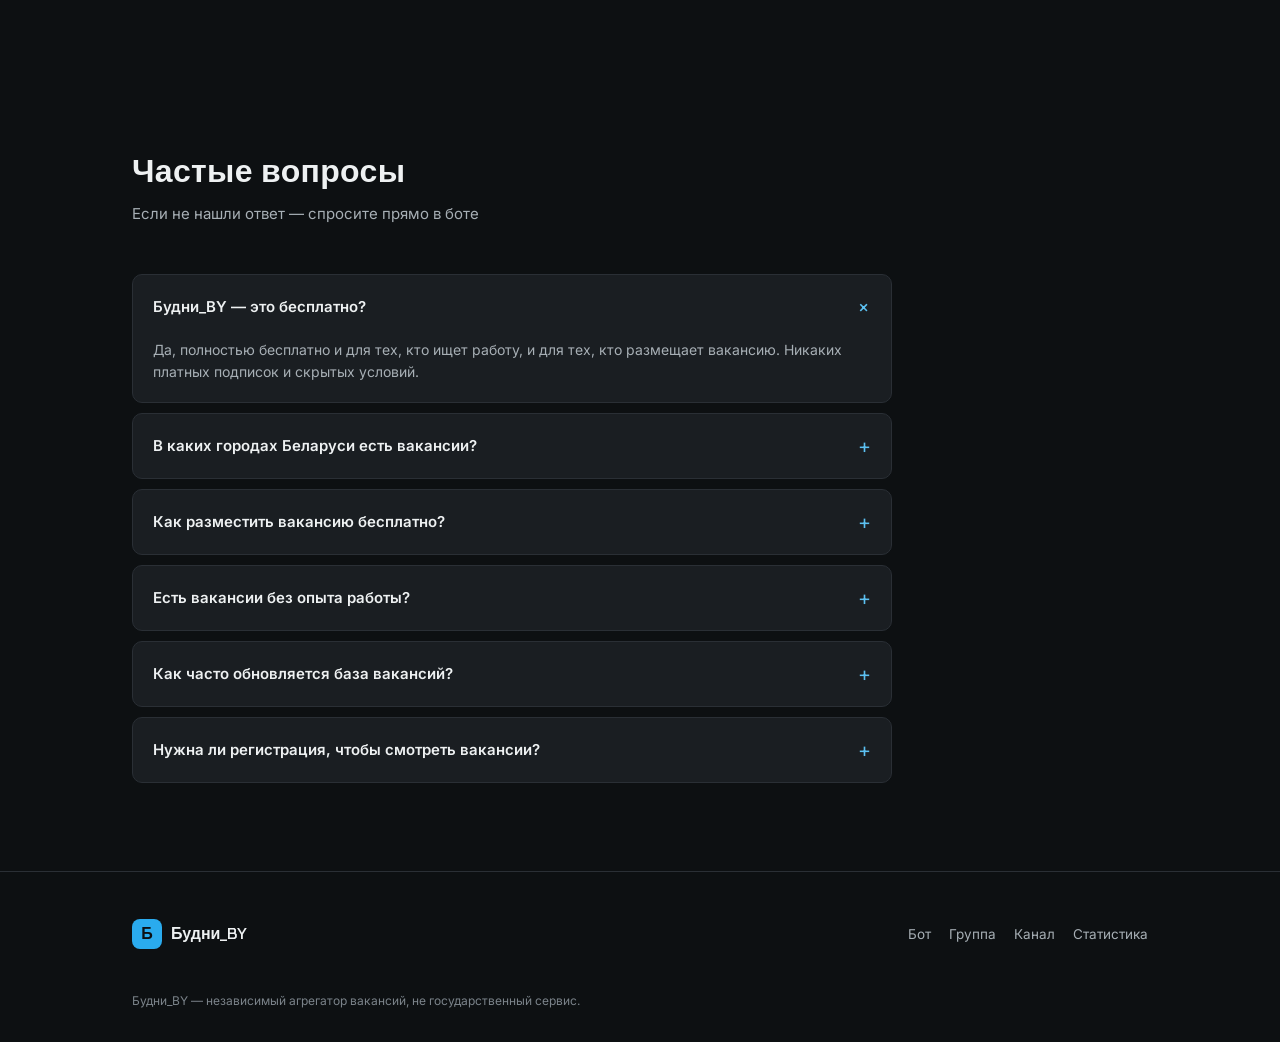
==== commit 26ed1cb8: "Лендинг: больше контента + SEO с ключевыми словами Добавлены разделы: «Кому подходит» (соискателям/р" ====
--- a/site-draft/index.html
+++ b/site-draft/index.html
@@ -1,19 +1,21 @@
 <!DOCTYPE html>
-<!-- изменено 2026-09-21 14:20 -->
+<!-- изменено 2026-09-21 15:10 -->
 <html lang="ru">
 <head>
 <meta charset="UTF-8">
 <meta name="viewport" content="width=device-width, initial-scale=1, viewport-fit=cover">
-<title>Будни_BY — вакансии и подработки в Беларуси</title>
-<meta name="description" content="Будни_BY — агрегатор вакансий и подработок в Беларуси. Живая лента по 13 сферам в Telegram-группе, свайп-подбор под ваш город в боте, канал с новостями. База обновляется каждый день.">
+<title>Будни_BY — вакансии и подработка в Беларуси | работа в Минске и регионах</title>
+<meta name="description" content="Будни_BY — вакансии и подработка в Беларуси: Минск, Брест, Витебск, Гомель, Гродно, Могилёв и другие города. Работа без опыта, вахтой, подработка студентам. Живая лента вакансий в Telegram, свайп-подбор под ваш город и сферу. База обновляется каждый день, бесплатно для соискателей и работодателей.">
+<meta name="keywords" content="вакансии Беларусь, работа Минск, подработка Минск, вакансии без опыта, работа вахтой, подработка студентам, вакансии Брест, вакансии Витебск, вакансии Гомель, вакансии Гродно, вакансии Могилёв, разместить вакансию бесплатно">
 <meta name="robots" content="index, follow">
 <link rel="canonical" href="https://budni-by.site/">
 
 <meta property="og:type" content="website">
 <meta property="og:site_name" content="Будни_BY">
-<meta property="og:title" content="Будни_BY — вакансии и подработки в Беларуси">
-<meta property="og:description" content="Живая лента вакансий по всей Беларуси: канал, Telegram-группа по сферам и бот со свайп-подбором. Обновляется каждый день.">
+<meta property="og:title" content="Будни_BY — вакансии и подработка в Беларуси">
+<meta property="og:description" content="Живая лента вакансий по всей Беларуси: Минск, Брест, Витебск, Гомель, Гродно, Могилёв. Канал, Telegram-группа по сферам и бот со свайп-подбором. Обновляется каждый день.">
 <meta property="og:url" content="https://budni-by.site/">
+<meta property="og:locale" content="ru_RU">
 <meta name="twitter:card" content="summary">
 
 <link rel="icon" href="data:image/svg+xml,%3Csvg xmlns='http://www.w3.org/2000/svg' viewBox='0 0 100 100'%3E%3Crect width='100' height='100' rx='22' fill='%232AABEE'/%3E%3Ctext x='50' y='68' font-size='58' text-anchor='middle' fill='white' font-family='sans-serif'%3E%D0%91%3C/text%3E%3C/svg%3E">
@@ -25,6 +27,7 @@
   "name": "Будни_BY",
   "url": "https://budni-by.site/",
   "description": "Агрегатор вакансий и подработок в Беларуси: Telegram-канал, чат-группа с лентой по сферам и мини-приложение со свайп-подбором вакансий.",
+  "areaServed": {"@type": "Country", "name": "Беларусь"},
   "sameAs": [
     "https://t.me/Budni_BY",
     "https://t.me/Budni_BY_Group",
@@ -37,7 +40,28 @@
   "@context": "https://schema.org",
   "@type": "WebSite",
   "name": "Будни_BY",
-  "url": "https://budni-by.site/"
+  "url": "https://budni-by.site/",
+  "inLanguage": "ru"
+}
+</script>
+<script type="application/ld+json">
+{
+  "@context": "https://schema.org",
+  "@type": "FAQPage",
+  "mainEntity": [
+    {"@type": "Question", "name": "Будни_BY — это бесплатно?",
+     "acceptedAnswer": {"@type": "Answer", "text": "Да, полностью бесплатно и для тех, кто ищет работу, и для тех, кто размещает вакансию. Никаких платных подписок и скрытых условий."}},
+    {"@type": "Question", "name": "В каких городах Беларуси есть вакансии?",
+     "acceptedAnswer": {"@type": "Answer", "text": "По всей Беларуси — Минск и Минская область, Брест, Витебск, Гомель, Гродно, Могилёв, райцентры и небольшие города всех шести областей."}},
+    {"@type": "Question", "name": "Как разместить вакансию бесплатно?",
+     "acceptedAnswer": {"@type": "Answer", "text": "Через бота @Budni_BY_Bot — заполните короткую форму, вакансия публикуется в течение нескольких минут, отклики приходят напрямую вам."}},
+    {"@type": "Question", "name": "Есть вакансии без опыта работы?",
+     "acceptedAnswer": {"@type": "Answer", "text": "Да, много вакансий без опыта и подработок для студентов — в свайп-ленте бота можно сразу отфильтровать такие предложения."}},
+    {"@type": "Question", "name": "Как часто обновляется база вакансий?",
+     "acceptedAnswer": {"@type": "Answer", "text": "Каждый день, автоматически — парсер собирает новые объявления из открытых источников, и работодатели размещают вакансии напрямую через бота."}},
+    {"@type": "Question", "name": "Нужна ли регистрация, чтобы смотреть вакансии?",
+     "acceptedAnswer": {"@type": "Answer", "text": "Нет, достаточно открыть бота или группу в Telegram — никаких анкет и подтверждений почты."}}
+  ]
 }
 </script>
 
@@ -185,6 +209,39 @@
   .why-item h3{ font-size:16.5px; font-weight:600; margin-bottom:8px; }
   .why-item p{ color:var(--ink-500); font-size:13.5px; line-height:1.6; }
 
+  /* ---------- кому подходит ---------- */
+  .audience-grid{ display:grid; grid-template-columns:1fr; gap:18px; }
+  @media(min-width:760px){ .audience-grid{ grid-template-columns:1fr 1fr; } }
+  .audience-card{
+    background:var(--navy-800); border:1px solid var(--navy-700); border-radius:var(--radius);
+    padding:28px 26px;
+  }
+  .audience-card.is-accent{ border-color:rgba(42,171,238,.4); background:linear-gradient(160deg, var(--navy-850), var(--navy-800)); }
+  .audience-card h3{ font-size:19px; font-weight:600; margin-bottom:14px; display:flex; align-items:center; gap:10px; }
+  .audience-card ul{ display:flex; flex-direction:column; gap:10px; margin-bottom:20px; }
+  .audience-card li{ display:flex; gap:10px; font-size:14.5px; color:var(--ink-200); line-height:1.5; }
+  .audience-card li::before{ content:"→"; color:var(--blue-400); flex:none; font-weight:700; }
+
+  /* ---------- сферы ---------- */
+  .sector-grid{ display:grid; grid-template-columns:repeat(2,1fr); gap:10px; }
+  @media(min-width:640px){ .sector-grid{ grid-template-columns:repeat(3,1fr); } }
+  @media(min-width:960px){ .sector-grid{ grid-template-columns:repeat(4,1fr); } }
+  .sector-chip{
+    display:flex; align-items:center; gap:10px; background:var(--navy-800);
+    border:1px solid var(--navy-700); border-radius:var(--radius-sm); padding:13px 14px;
+    font-size:13.5px; font-weight:500; color:var(--ink-200);
+    transition:border-color .3s var(--ease), transform .3s var(--ease);
+  }
+  .sector-chip:hover{ border-color:var(--blue-500); transform:translateY(-2px); }
+  .sector-chip .ic{ font-size:17px; flex:none; }
+
+  /* ---------- география ---------- */
+  .geo-grid{ display:grid; grid-template-columns:repeat(2,1fr); gap:14px 20px; }
+  @media(min-width:640px){ .geo-grid{ grid-template-columns:repeat(4,1fr); } }
+  .geo-item{ padding:16px 0; border-top:1px solid var(--navy-700); }
+  .geo-item strong{ display:block; font-size:15px; font-weight:600; margin-bottom:4px; }
+  .geo-item span{ font-size:12.5px; color:var(--ink-500); }
+
   /* ---------- статистика ---------- */
   .stats-card{
     background:var(--navy-800); border:1px solid var(--navy-700); border-radius:var(--radius);
@@ -192,6 +249,24 @@
   }
   .stats-card .num{ font-family:'JetBrains Mono',monospace; font-size:clamp(32px,5vw,44px); font-weight:700; color:var(--blue-300); line-height:1; }
   .stats-card .lbl{ font-size:13px; color:var(--ink-500); margin-top:6px; }
+
+  /* ---------- FAQ ---------- */
+  .faq-list{ display:flex; flex-direction:column; gap:10px; max-width:760px; }
+  .faq-item{
+    background:var(--navy-800); border:1px solid var(--navy-700); border-radius:var(--radius-sm);
+    overflow:hidden;
+  }
+  .faq-item summary{
+    padding:17px 20px; font-size:15px; font-weight:600; cursor:pointer; list-style:none;
+    display:flex; align-items:center; justify-content:space-between; gap:12px; min-height:44px;
+  }
+  .faq-item summary::-webkit-details-marker{ display:none; }
+  .faq-item summary::after{
+    content:"+"; font-size:20px; color:var(--blue-400); flex:none; font-weight:400;
+    transition:transform .3s var(--ease);
+  }
+  .faq-item[open] summary::after{ transform:rotate(45deg); }
+  .faq-item p{ padding:0 20px 18px; font-size:14px; line-height:1.6; color:var(--ink-300); }
 
   footer{ padding:40px 0 32px; border-top:1px solid var(--navy-700); }
   .footer-inner{ display:flex; flex-wrap:wrap; align-items:center; justify-content:space-between; gap:16px; }
@@ -264,6 +339,78 @@
   </div>
 </section>
 
+<section id="who">
+  <div class="wrap">
+    <div class="section-head reveal">
+      <h2>Кому подходит</h2>
+      <p>Один сервис — две стороны рынка труда</p>
+    </div>
+    <div class="audience-grid">
+      <div class="audience-card is-accent reveal">
+        <h3>🙋 Соискателям</h3>
+        <ul>
+          <li>Работа рядом с домом — фильтр по своему городу и району</li>
+          <li>Вакансии без опыта, подработка студентам, работа вахтой</li>
+          <li>Свайп-подбор — листаете только то, что подходит</li>
+          <li>Анкета в боте — работодатель находит вас сам</li>
+        </ul>
+        <a class="btn btn-primary" href="https://t.me/Budni_BY_Bot" target="_blank" rel="noopener">Искать работу</a>
+      </div>
+      <div class="audience-card reveal">
+        <h3>💼 Работодателям</h3>
+        <ul>
+          <li>Разместить вакансию бесплатно — форма в боте, 2 минуты</li>
+          <li>Публикация в нужной сфере и городе, видно сразу всем</li>
+          <li>Отклики приходят напрямую, без посредников</li>
+          <li>Продление и снятие вакансии — тоже через бота</li>
+        </ul>
+        <a class="btn btn-ghost" href="https://t.me/Budni_BY_Bot" target="_blank" rel="noopener">Разместить вакансию</a>
+      </div>
+    </div>
+  </div>
+</section>
+
+<section id="sectors">
+  <div class="wrap">
+    <div class="section-head reveal">
+      <h2>Вакансии по сферам</h2>
+      <p>13 направлений — от стройки и логистики до IT и медицины</p>
+    </div>
+    <div class="sector-grid reveal-stagger">
+      <div class="sector-chip"><span class="ic">🏗️</span>Производство и строительство</div>
+      <div class="sector-chip"><span class="ic">🚚</span>Транспорт и логистика</div>
+      <div class="sector-chip"><span class="ic">🛍️</span>Торговля и услуги</div>
+      <div class="sector-chip"><span class="ic">🏨</span>Гостиницы и рестораны</div>
+      <div class="sector-chip"><span class="ic">🌾</span>Сельское хозяйство</div>
+      <div class="sector-chip"><span class="ic">🏥</span>Здравоохранение</div>
+      <div class="sector-chip"><span class="ic">🎓</span>Образование</div>
+      <div class="sector-chip"><span class="ic">📊</span>Финансы и бухгалтерия</div>
+      <div class="sector-chip"><span class="ic">💻</span>IT и разработка</div>
+      <div class="sector-chip"><span class="ic">🛡️</span>Охрана и безопасность</div>
+      <div class="sector-chip"><span class="ic">🗃️</span>Офис и администрирование</div>
+      <div class="sector-chip"><span class="ic">🧹</span>Клининг и уборка</div>
+    </div>
+  </div>
+</section>
+
+<section id="geo">
+  <div class="wrap">
+    <div class="section-head reveal">
+      <h2>География — вся Беларусь</h2>
+      <p>Минск и все шесть областей, от крупных городов до райцентров</p>
+    </div>
+    <div class="geo-grid reveal-stagger">
+      <div class="geo-item"><strong>г. Минск</strong><span>и районы города</span></div>
+      <div class="geo-item"><strong>Минская область</strong><span>Борисов, Солигорск, Молодечно…</span></div>
+      <div class="geo-item"><strong>Брестская область</strong><span>Брест, Барановичи, Пинск…</span></div>
+      <div class="geo-item"><strong>Витебская область</strong><span>Витебск, Орша, Полоцк…</span></div>
+      <div class="geo-item"><strong>Гомельская область</strong><span>Гомель, Мозырь, Жлобин…</span></div>
+      <div class="geo-item"><strong>Гродненская область</strong><span>Гродно, Лида, Слоним…</span></div>
+      <div class="geo-item"><strong>Могилёвская область</strong><span>Могилёв, Бобруйск, Горки…</span></div>
+    </div>
+  </div>
+</section>
+
 <section id="stats">
   <div class="wrap">
     <div class="section-head reveal">
@@ -273,6 +420,41 @@
     <div class="stats-card reveal">
       <div><div class="num" id="statTotal">—</div><div class="lbl">вакансий прямо сейчас</div></div>
       <a class="btn btn-ghost" href="stats.html">Полная статистика →</a>
+    </div>
+  </div>
+</section>
+
+<section id="faq">
+  <div class="wrap">
+    <div class="section-head reveal">
+      <h2>Частые вопросы</h2>
+      <p>Если не нашли ответ — спросите прямо в боте</p>
+    </div>
+    <div class="faq-list reveal">
+      <details class="faq-item" open>
+        <summary>Будни_BY — это бесплатно?</summary>
+        <p>Да, полностью бесплатно и для тех, кто ищет работу, и для тех, кто размещает вакансию. Никаких платных подписок и скрытых условий.</p>
+      </details>
+      <details class="faq-item">
+        <summary>В каких городах Беларуси есть вакансии?</summary>
+        <p>По всей Беларуси — Минск и Минская область, Брест, Витебск, Гомель, Гродно, Могилёв, райцентры и небольшие города всех шести областей.</p>
+      </details>
+      <details class="faq-item">
+        <summary>Как разместить вакансию бесплатно?</summary>
+        <p>Через бота @Budni_BY_Bot — заполните короткую форму, вакансия публикуется в течение нескольких минут, отклики приходят напрямую вам.</p>
+      </details>
+      <details class="faq-item">
+        <summary>Есть вакансии без опыта работы?</summary>
+        <p>Да, много вакансий без опыта и подработок для студентов — в свайп-ленте бота можно сразу отфильтровать такие предложения.</p>
+      </details>
+      <details class="faq-item">
+        <summary>Как часто обновляется база вакансий?</summary>
+        <p>Каждый день, автоматически — парсер собирает новые объявления из открытых источников, и работодатели размещают вакансии напрямую через бота.</p>
+      </details>
+      <details class="faq-item">
+        <summary>Нужна ли регистрация, чтобы смотреть вакансии?</summary>
+        <p>Нет, достаточно открыть бота или группу в Telegram — никаких анкет и подтверждений почты.</p>
+      </details>
     </div>
   </div>
 </section>
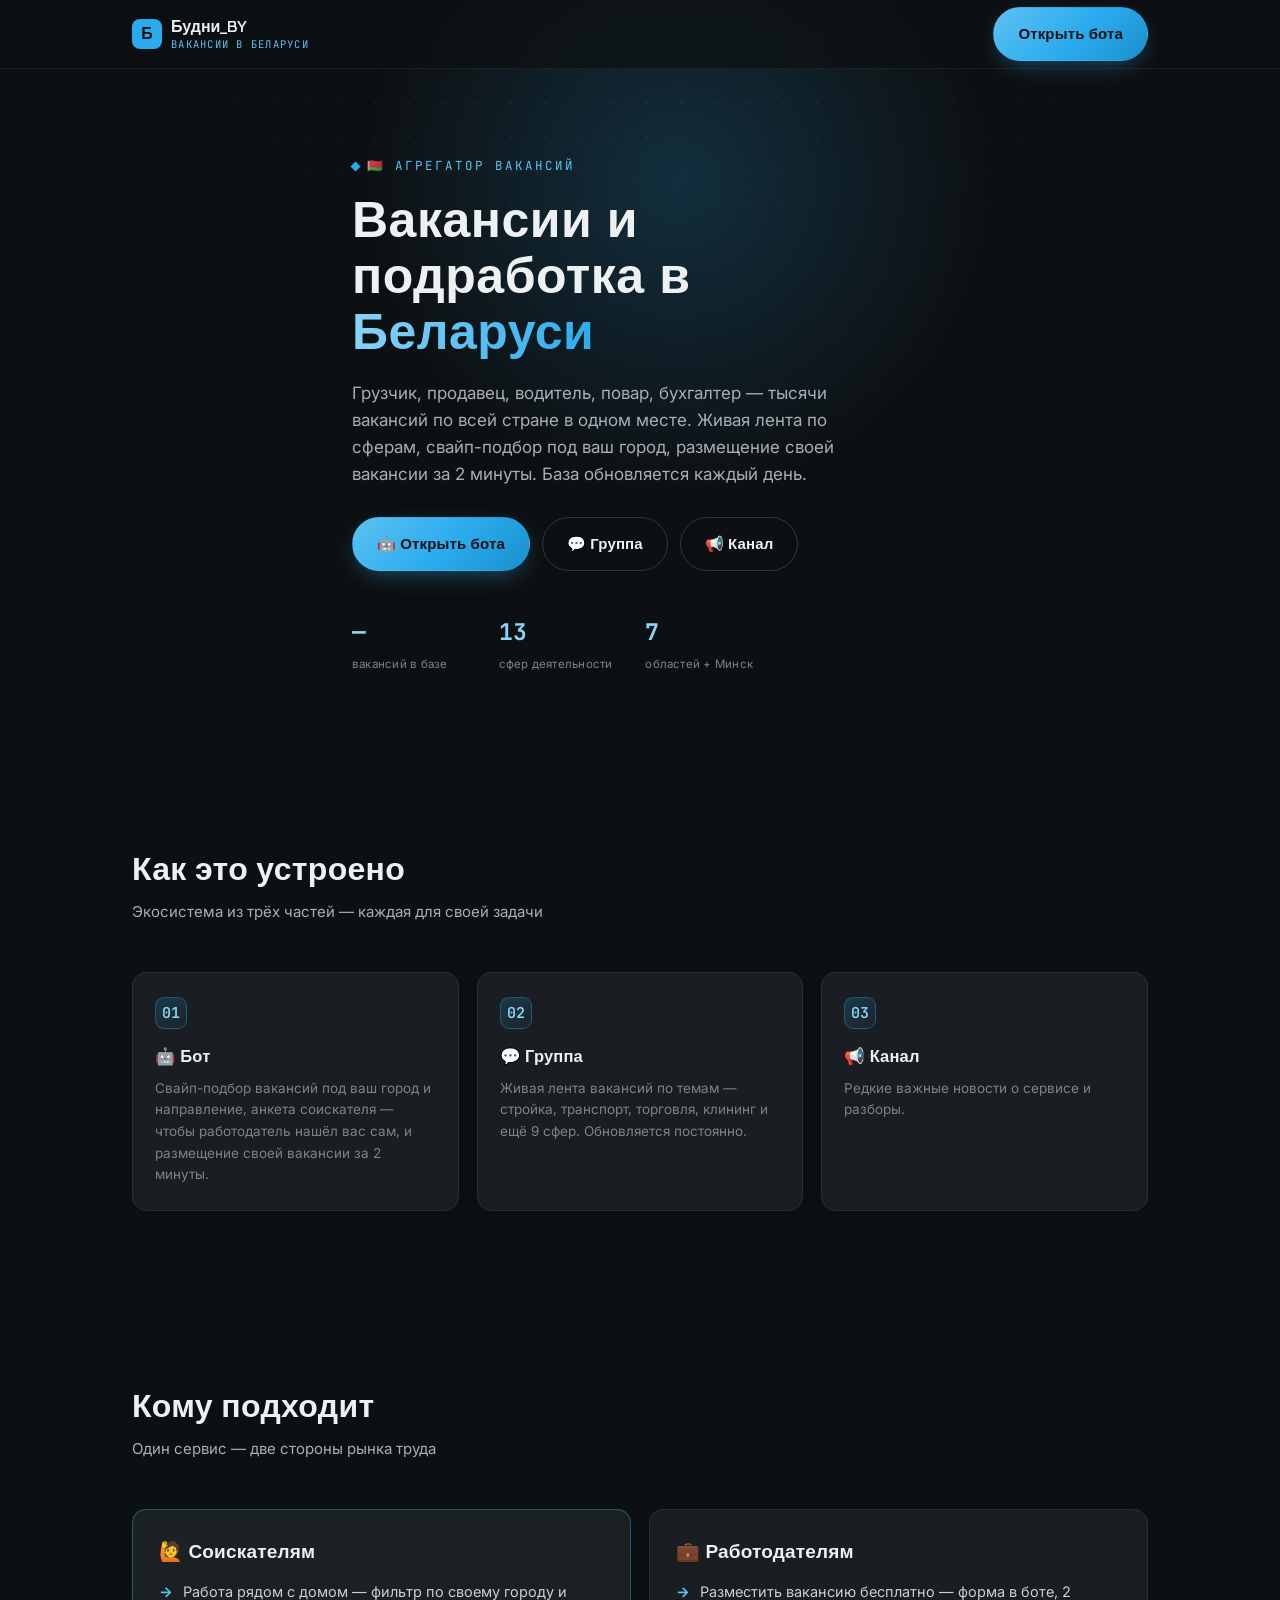
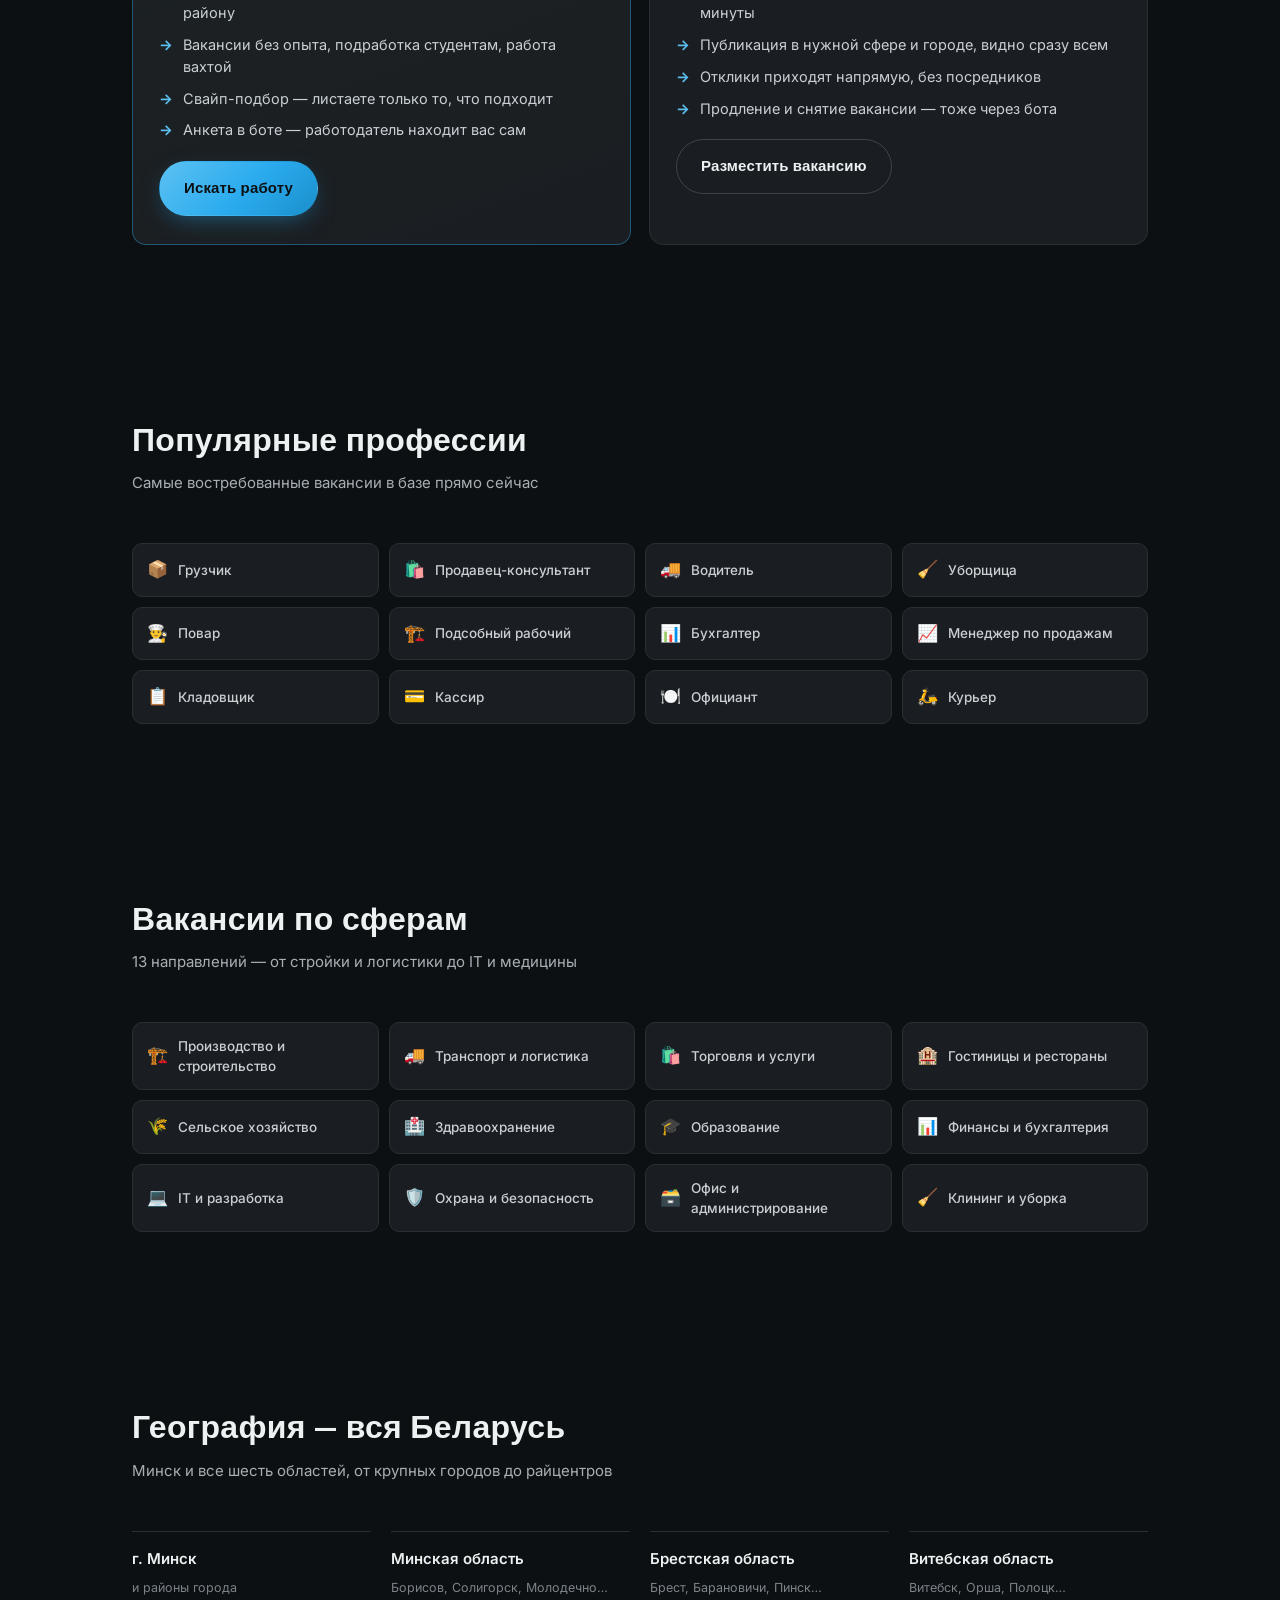
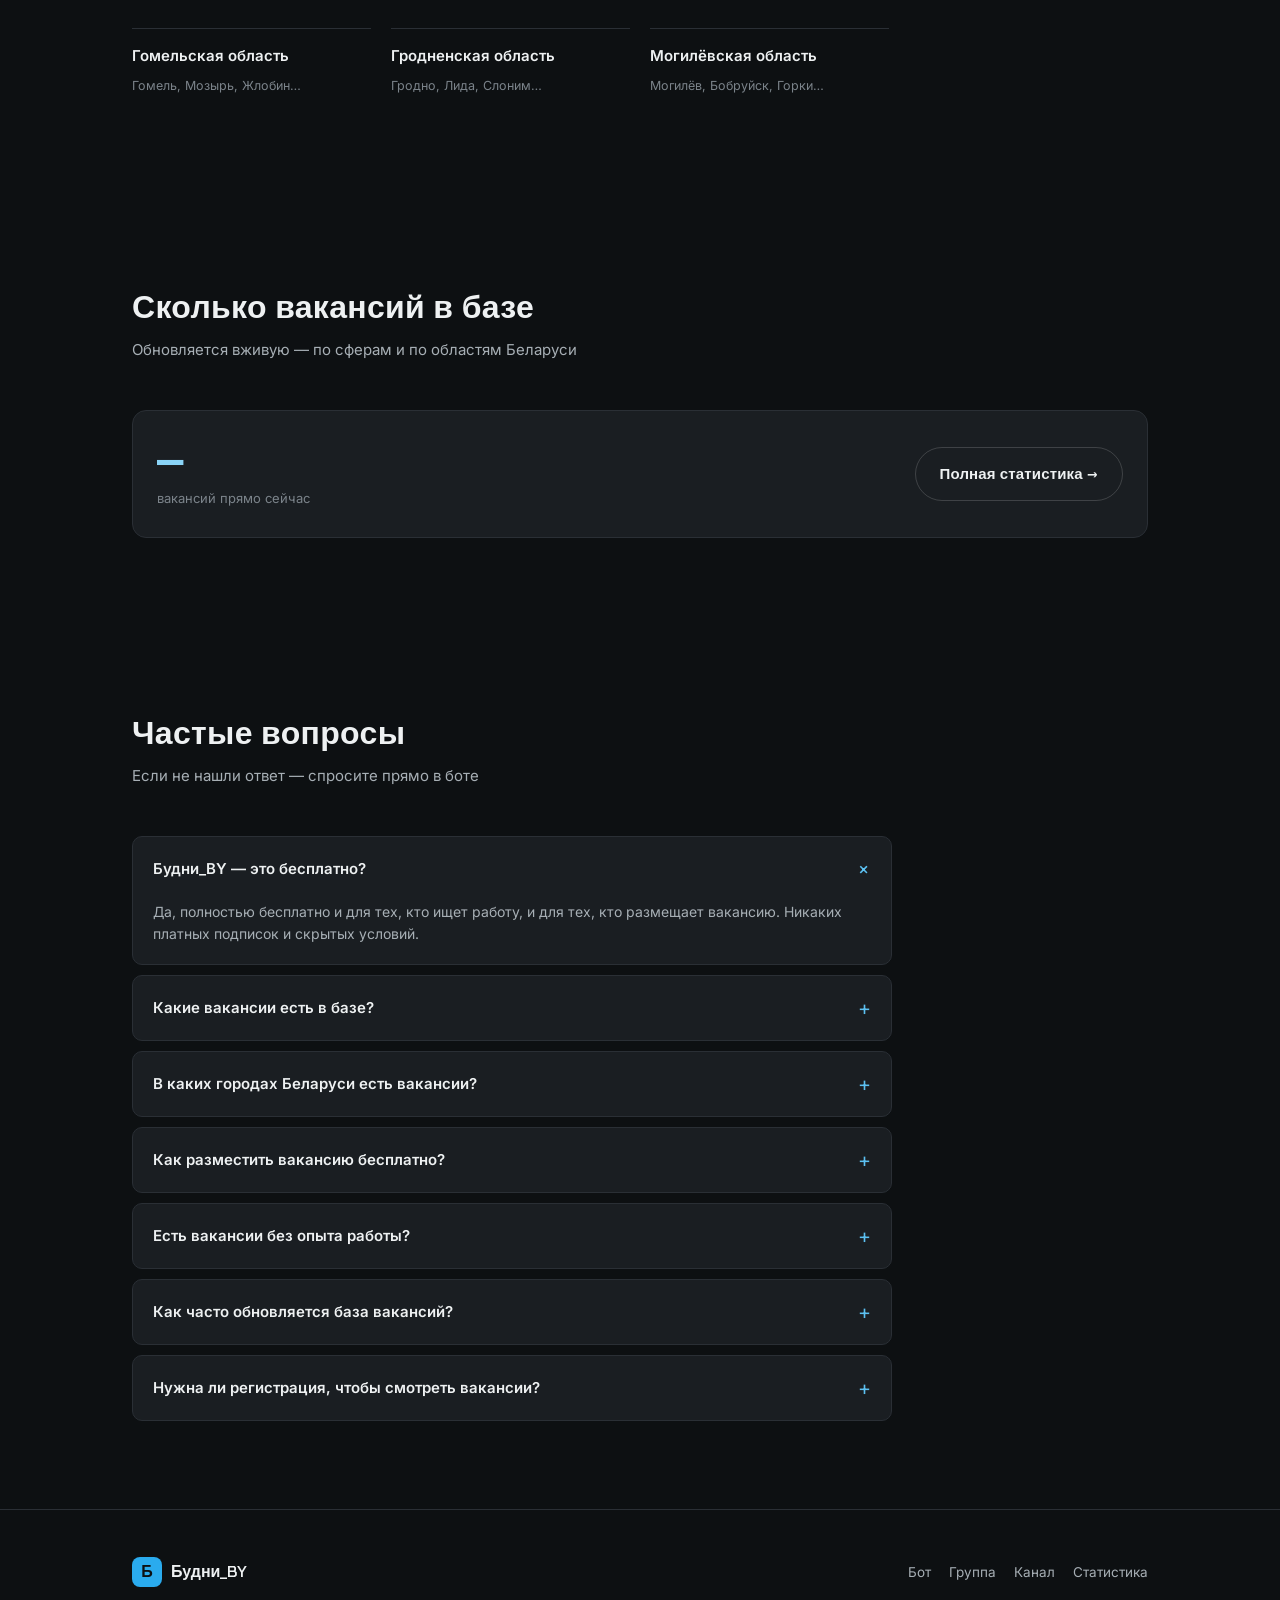
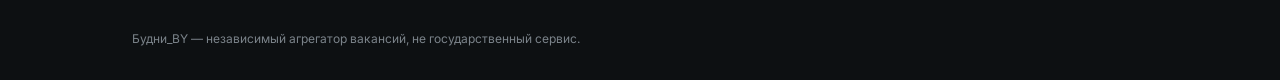
==== commit 7fd779d2: "SEO: H1 с ключевыми словами + секция «Популярные профессии» Изучил реальные данные базы (10407 вакан" ====
--- a/site-draft/index.html
+++ b/site-draft/index.html
@@ -1,12 +1,12 @@
 <!DOCTYPE html>
-<!-- изменено 2026-09-21 15:10 -->
+<!-- изменено 2026-09-21 15:40 -->
 <html lang="ru">
 <head>
 <meta charset="UTF-8">
 <meta name="viewport" content="width=device-width, initial-scale=1, viewport-fit=cover">
 <title>Будни_BY — вакансии и подработка в Беларуси | работа в Минске и регионах</title>
 <meta name="description" content="Будни_BY — вакансии и подработка в Беларуси: Минск, Брест, Витебск, Гомель, Гродно, Могилёв и другие города. Работа без опыта, вахтой, подработка студентам. Живая лента вакансий в Telegram, свайп-подбор под ваш город и сферу. База обновляется каждый день, бесплатно для соискателей и работодателей.">
-<meta name="keywords" content="вакансии Беларусь, работа Минск, подработка Минск, вакансии без опыта, работа вахтой, подработка студентам, вакансии Брест, вакансии Витебск, вакансии Гомель, вакансии Гродно, вакансии Могилёв, разместить вакансию бесплатно">
+<meta name="keywords" content="вакансии Беларусь, работа Минск, подработка Минск, вакансии без опыта, работа вахтой, подработка студентам, вакансии Брест, вакансии Витебск, вакансии Гомель, вакансии Гродно, вакансии Могилёв, разместить вакансию бесплатно, вакансия грузчик, вакансия продавец, вакансия водитель, работа поваром, вакансия бухгалтер">
 <meta name="robots" content="index, follow">
 <link rel="canonical" href="https://budni-by.site/">
 
@@ -51,6 +51,8 @@
   "mainEntity": [
     {"@type": "Question", "name": "Будни_BY — это бесплатно?",
      "acceptedAnswer": {"@type": "Answer", "text": "Да, полностью бесплатно и для тех, кто ищет работу, и для тех, кто размещает вакансию. Никаких платных подписок и скрытых условий."}},
+    {"@type": "Question", "name": "Какие вакансии есть в базе?",
+     "acceptedAnswer": {"@type": "Answer", "text": "Больше всего вакансий грузчика, продавца-консультанта, водителя, уборщицы, повара и подсобного рабочего — но есть и бухгалтеры, менеджеры по продажам, кладовщики, кассиры, официанты, курьеры и десятки других профессий."}},
     {"@type": "Question", "name": "В каких городах Беларуси есть вакансии?",
      "acceptedAnswer": {"@type": "Answer", "text": "По всей Беларуси — Минск и Минская область, Брест, Витебск, Гомель, Гродно, Могилёв, райцентры и небольшие города всех шести областей."}},
     {"@type": "Question", "name": "Как разместить вакансию бесплатно?",
@@ -293,10 +295,11 @@
 <section class="hero">
   <div class="wrap hero-inner">
     <span class="eyebrow">🇧🇾 агрегатор вакансий</span>
-    <h1>Работа рядом, без <em>лишнего</em></h1>
-    <p class="lead">Собираем вакансии по всей Беларуси в одном месте: живая лента
-      по сферам, свайп-подбор под ваш город, размещение своей вакансии за
-      2 минуты. База обновляется каждый день.</p>
+    <h1>Вакансии и подработка в <em>Беларуси</em></h1>
+    <p class="lead">Грузчик, продавец, водитель, повар, бухгалтер — тысячи
+      вакансий по всей стране в одном месте. Живая лента по сферам, свайп-подбор
+      под ваш город, размещение своей вакансии за 2 минуты. База обновляется
+      каждый день.</p>
     <div class="hero-cta">
       <a class="btn btn-primary" href="https://t.me/Budni_BY_Bot" target="_blank" rel="noopener">🤖 Открыть бота</a>
       <a class="btn btn-ghost" href="https://t.me/Budni_BY_Group" target="_blank" rel="noopener">💬 Группа</a>
@@ -370,6 +373,29 @@
   </div>
 </section>
 
+<section id="professions">
+  <div class="wrap">
+    <div class="section-head reveal">
+      <h2>Популярные профессии</h2>
+      <p>Самые востребованные вакансии в базе прямо сейчас</p>
+    </div>
+    <div class="sector-grid reveal-stagger">
+      <div class="sector-chip"><span class="ic">📦</span>Грузчик</div>
+      <div class="sector-chip"><span class="ic">🛍️</span>Продавец-консультант</div>
+      <div class="sector-chip"><span class="ic">🚚</span>Водитель</div>
+      <div class="sector-chip"><span class="ic">🧹</span>Уборщица</div>
+      <div class="sector-chip"><span class="ic">👨‍🍳</span>Повар</div>
+      <div class="sector-chip"><span class="ic">🏗️</span>Подсобный рабочий</div>
+      <div class="sector-chip"><span class="ic">📊</span>Бухгалтер</div>
+      <div class="sector-chip"><span class="ic">📈</span>Менеджер по продажам</div>
+      <div class="sector-chip"><span class="ic">📋</span>Кладовщик</div>
+      <div class="sector-chip"><span class="ic">💳</span>Кассир</div>
+      <div class="sector-chip"><span class="ic">🍽️</span>Официант</div>
+      <div class="sector-chip"><span class="ic">🛵</span>Курьер</div>
+    </div>
+  </div>
+</section>
+
 <section id="sectors">
   <div class="wrap">
     <div class="section-head reveal">
@@ -436,6 +462,10 @@
         <p>Да, полностью бесплатно и для тех, кто ищет работу, и для тех, кто размещает вакансию. Никаких платных подписок и скрытых условий.</p>
       </details>
       <details class="faq-item">
+        <summary>Какие вакансии есть в базе?</summary>
+        <p>Больше всего вакансий грузчика, продавца-консультанта, водителя, уборщицы, повара и подсобного рабочего — но есть и бухгалтеры, менеджеры по продажам, кладовщики, кассиры, официанты, курьеры и десятки других профессий.</p>
+      </details>
+      <details class="faq-item">
         <summary>В каких городах Беларуси есть вакансии?</summary>
         <p>По всей Беларуси — Минск и Минская область, Брест, Витебск, Гомель, Гродно, Могилёв, райцентры и небольшие города всех шести областей.</p>
       </details>
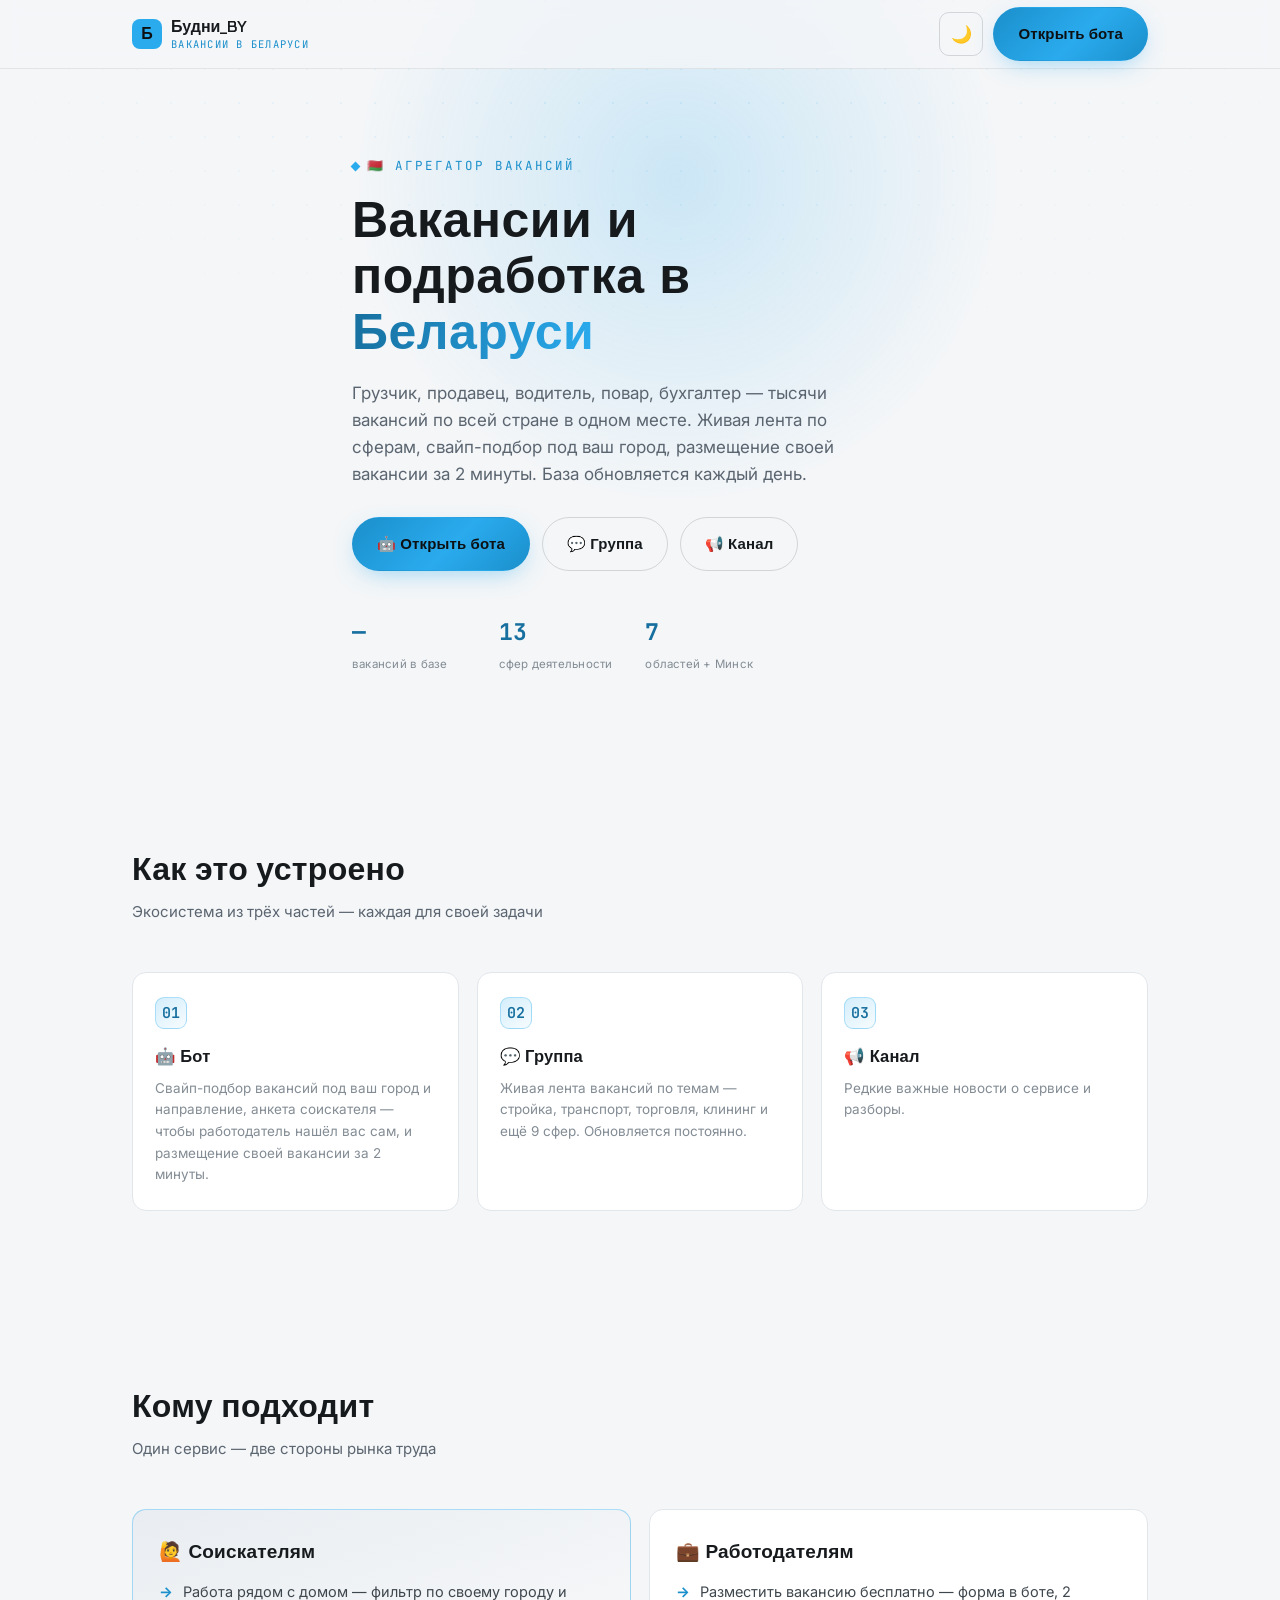
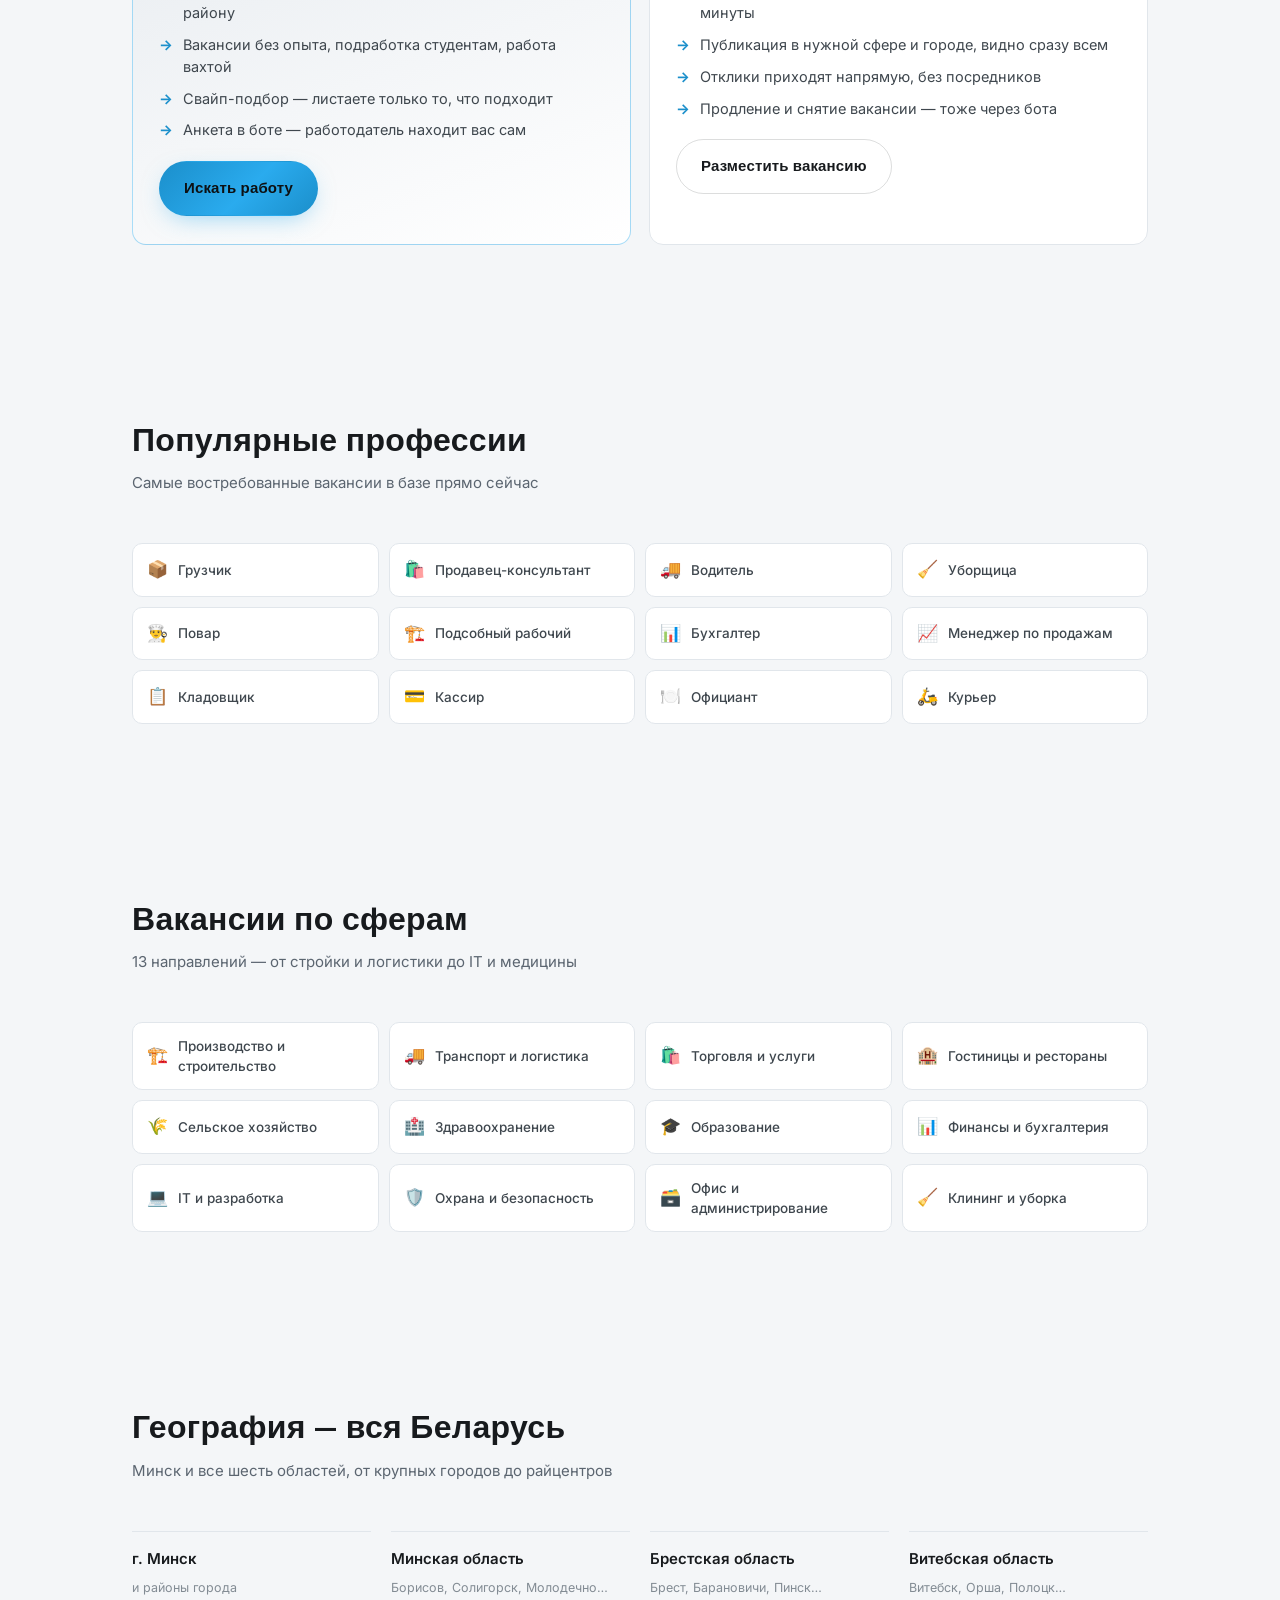
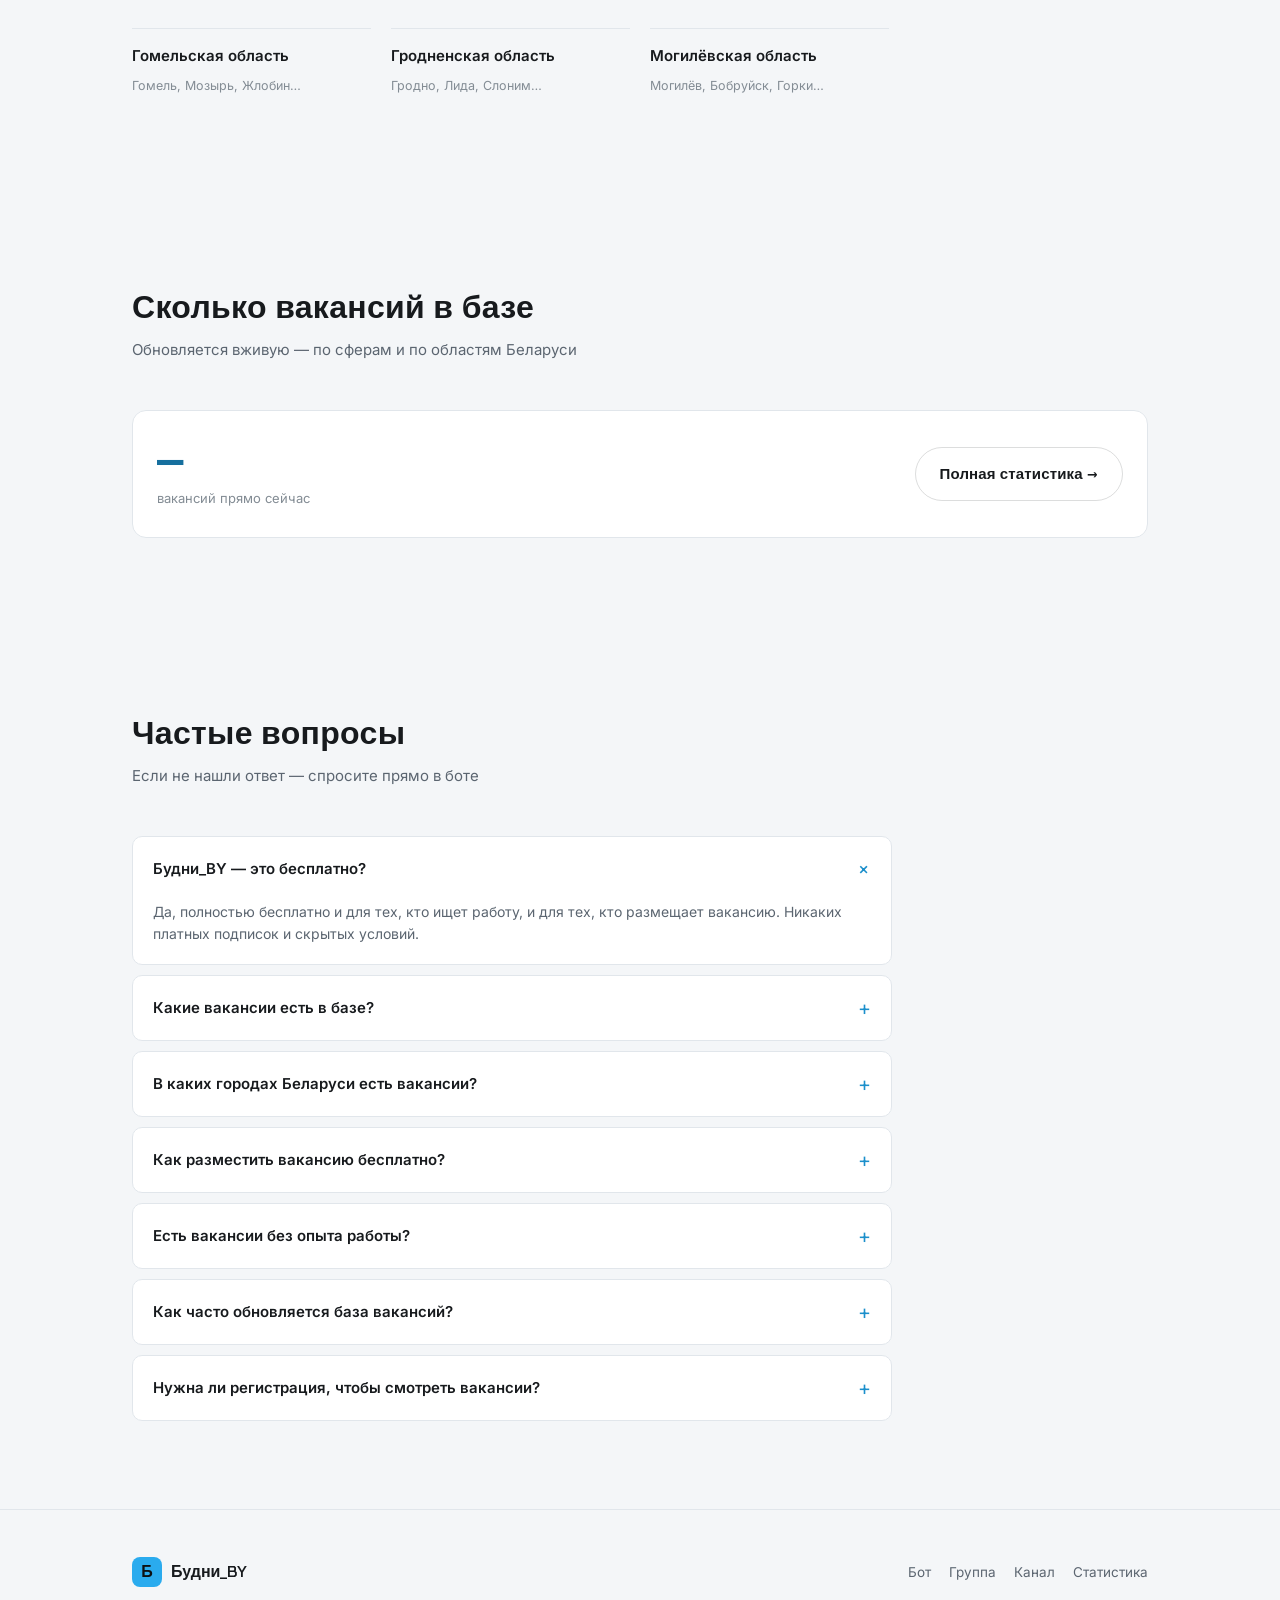
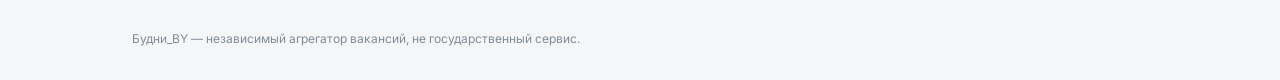
==== commit 886af9f9: "Переключатель светлой/тёмной темы на лендинге и странице статистики Добавлены токены светлой темы (:" ====
--- a/site-draft/index.html
+++ b/site-draft/index.html
@@ -80,10 +80,24 @@
     --blue-300:#8ad4f7; --blue-400:#5cc1f2; --blue-500:#2aabee; --blue-600:#1b8fcb; --blue-700:#166f9e;
     --teal-300:#7fe0d1; --teal-400:#4fc9b8; --teal-500:#38a89d; --teal-600:#2c8a80;
     --ink-50:#eef1f2; --ink-200:#c9cfd3; --ink-300:#a7afb5; --ink-500:#7b838a;
+    --on-accent:#0d1012;
+    --header-bg:rgba(13,16,18,.7); --header-bg-scrolled:rgba(13,16,18,.92);
+    --border-soft:rgba(255,255,255,.16); --border-hair:rgba(255,255,255,.06); --border-hair-strong:rgba(255,255,255,.1);
     --radius:14px; --radius-sm:10px; --maxw:1080px;
     --ease:cubic-bezier(.16,.8,.28,1); --gutter:20px;
   }
   @media(min-width:640px){ :root{ --gutter:32px; } }
+
+  /* ---------- светлая тема (переключается кнопкой в хедере) ---------- */
+  :root[data-theme="light"]{
+    --navy-950:#f4f6f8; --navy-900:#eef1f4; --navy-850:#e9edf1; --navy-800:#ffffff;
+    --navy-700:#e1e6eb; --navy-600:#c9d0d7;
+    --blue-300:#166f9e; --blue-400:#1b8fcb; --blue-500:#2aabee; --blue-600:#1b8fcb; --blue-700:#125a80;
+    --teal-300:#2c8a80; --teal-400:#2c8a80; --teal-500:#38a89d; --teal-600:#2c8a80;
+    --ink-50:#171a1d; --ink-200:#3f474e; --ink-300:#5b6570; --ink-500:#838c94;
+    --header-bg:rgba(244,246,248,.75); --header-bg-scrolled:rgba(244,246,248,.94);
+    --border-soft:rgba(13,16,18,.14); --border-hair:rgba(13,16,18,.08); --border-hair-strong:rgba(13,16,18,.12);
+  }
 
   *{ box-sizing:border-box; margin:0; padding:0; }
   html{ scroll-behavior:smooth; }
@@ -91,6 +105,7 @@
     background:var(--navy-950); color:var(--ink-50);
     font-family:'Inter',sans-serif; font-size:16px; line-height:1.5;
     -webkit-font-smoothing:antialiased; overflow-x:hidden;
+    transition:background .3s var(--ease), color .3s var(--ease);
   }
   img,svg{ display:block; max-width:100%; }
   a{ color:inherit; text-decoration:none; }
@@ -139,25 +154,35 @@
   }
   .btn-primary{
     background:linear-gradient(135deg, var(--blue-400), var(--blue-500) 55%, var(--blue-600));
-    color:var(--navy-950); box-shadow:0 8px 24px -8px rgba(42,171,238,.5);
+    color:var(--on-accent); box-shadow:0 8px 24px -8px rgba(42,171,238,.5);
   }
   .btn-primary:hover{ transform:translateY(-2px); box-shadow:0 14px 30px -8px rgba(42,171,238,.6); }
-  .btn-ghost{ background:transparent; border-color:rgba(255,255,255,.16); color:var(--ink-50); }
+  .btn-ghost{ background:transparent; border-color:var(--border-soft); color:var(--ink-50); }
   .btn-ghost:hover{ border-color:var(--blue-500); color:var(--blue-300); }
 
   /* ---------- header ---------- */
   header{
     position:fixed; top:0; left:0; right:0; z-index:100;
-    background:rgba(13,16,18,.7); backdrop-filter:blur(10px);
-    border-bottom:1px solid rgba(255,255,255,.06);
+    background:var(--header-bg); backdrop-filter:blur(10px);
+    border-bottom:1px solid var(--border-hair);
     transition:background .3s var(--ease), border-color .3s var(--ease);
   }
-  header.is-scrolled{ background:rgba(13,16,18,.92); border-color:rgba(255,255,255,.1); }
+  header.is-scrolled{ background:var(--header-bg-scrolled); border-color:var(--border-hair-strong); }
   .nav{ display:flex; align-items:center; justify-content:space-between; height:68px; gap:16px; }
   .brand{ display:flex; align-items:center; gap:9px; min-height:44px; }
-  .brand-mark{ width:30px; height:30px; flex:none; border-radius:8px; background:var(--blue-500); display:flex; align-items:center; justify-content:center; font-family:'Chakra Petch',sans-serif; font-weight:700; color:var(--navy-950); }
+  .brand-mark{ width:30px; height:30px; flex:none; border-radius:8px; background:var(--blue-500); display:flex; align-items:center; justify-content:center; font-family:'Chakra Petch',sans-serif; font-weight:700; color:var(--on-accent); }
   .brand-name{ font-family:'Chakra Petch',sans-serif; font-weight:600; font-size:16px; line-height:1.1; }
   .brand-name span{ display:block; color:var(--blue-400); font-size:10.5px; font-family:'JetBrains Mono',monospace; letter-spacing:.12em; font-weight:400; margin-top:3px; }
+  .nav-right{ display:flex; align-items:center; gap:10px; }
+  .theme-toggle{
+    width:44px; height:44px; flex:none; display:flex; align-items:center; justify-content:center;
+    background:transparent; border:1px solid var(--border-soft); border-radius:10px;
+    font-size:17px; line-height:1; transition:border-color .25s var(--ease), background .25s var(--ease);
+  }
+  .theme-toggle:hover{ border-color:var(--blue-500); }
+  .theme-toggle .ic-moon{ display:none; }
+  :root[data-theme="light"] .theme-toggle .ic-sun{ display:none; }
+  :root[data-theme="light"] .theme-toggle .ic-moon{ display:block; }
 
   /* ---------- hero ---------- */
   .hero{ position:relative; padding:128px 0 64px; overflow:hidden; }
@@ -277,6 +302,15 @@
   .footer-links a:hover{ color:var(--blue-300); }
   .footer-note{ font-size:12px; color:var(--ink-500); width:100%; margin-top:20px; }
 </style>
+<script>
+(function () {
+  var saved = null;
+  try { saved = localStorage.getItem('budni_site_theme'); } catch (e) {}
+  var theme = (saved === 'light' || saved === 'dark') ? saved
+    : (matchMedia('(prefers-color-scheme: light)').matches ? 'light' : 'dark');
+  document.documentElement.setAttribute('data-theme', theme);
+})();
+</script>
 </head>
 <body>
 
@@ -288,7 +322,12 @@
       <span class="brand-mark">Б</span>
       <span class="brand-name">Будни_BY<span>ВАКАНСИИ В БЕЛАРУСИ</span></span>
     </div>
-    <a class="btn btn-primary" href="https://t.me/Budni_BY_Bot" target="_blank" rel="noopener">Открыть бота</a>
+    <div class="nav-right">
+      <button type="button" class="theme-toggle" id="themeToggle" aria-label="Переключить тему">
+        <span class="ic-sun">☀️</span><span class="ic-moon">🌙</span>
+      </button>
+      <a class="btn btn-primary" href="https://t.me/Budni_BY_Bot" target="_blank" rel="noopener">Открыть бота</a>
+    </div>
   </div>
 </header>
 
@@ -529,6 +568,13 @@
 function onScroll() { header.classList.toggle('is-scrolled', window.scrollY > 8); }
 onScroll();
 window.addEventListener('scroll', onScroll, { passive: true });
+
+var themeToggle = document.getElementById('themeToggle');
+themeToggle.addEventListener('click', function () {
+  var next = document.documentElement.getAttribute('data-theme') === 'light' ? 'dark' : 'light';
+  document.documentElement.setAttribute('data-theme', next);
+  try { localStorage.setItem('budni_site_theme', next); } catch (e) {}
+});
 </script>
 </body>
 </html>
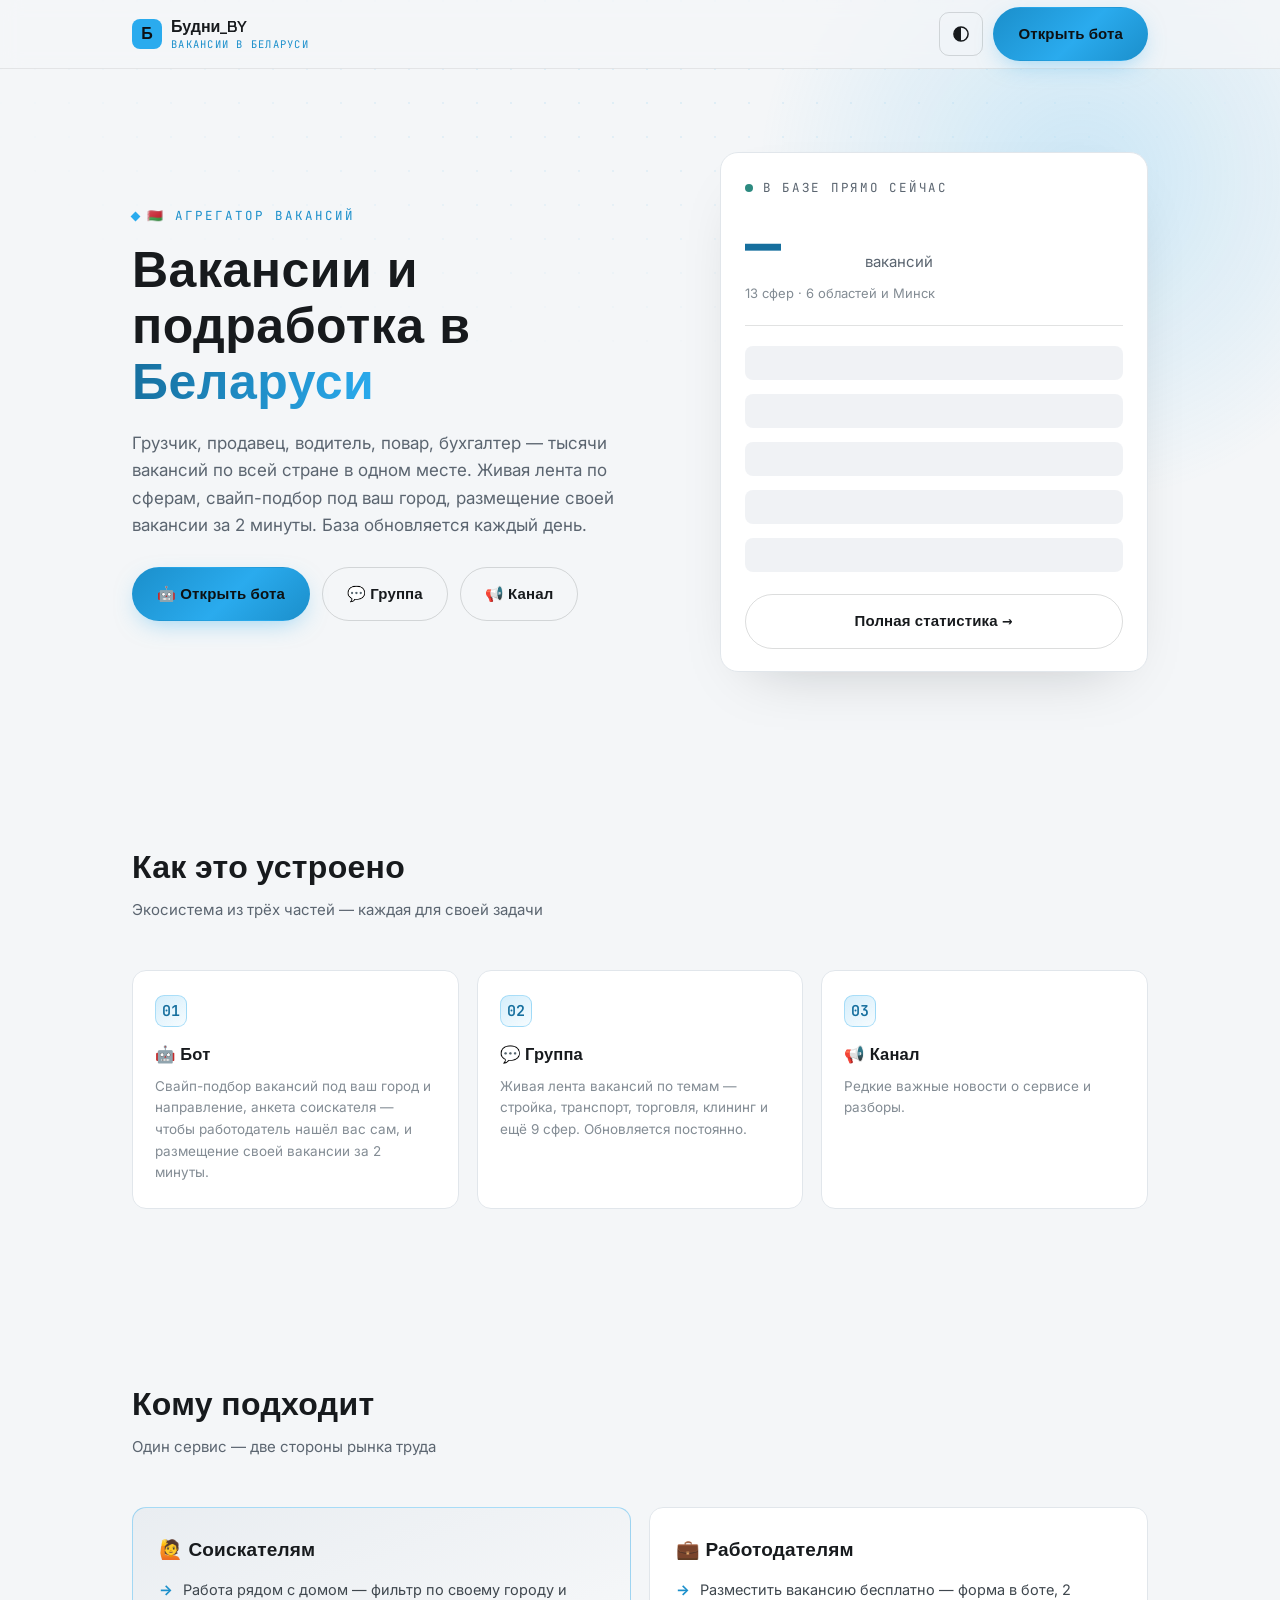
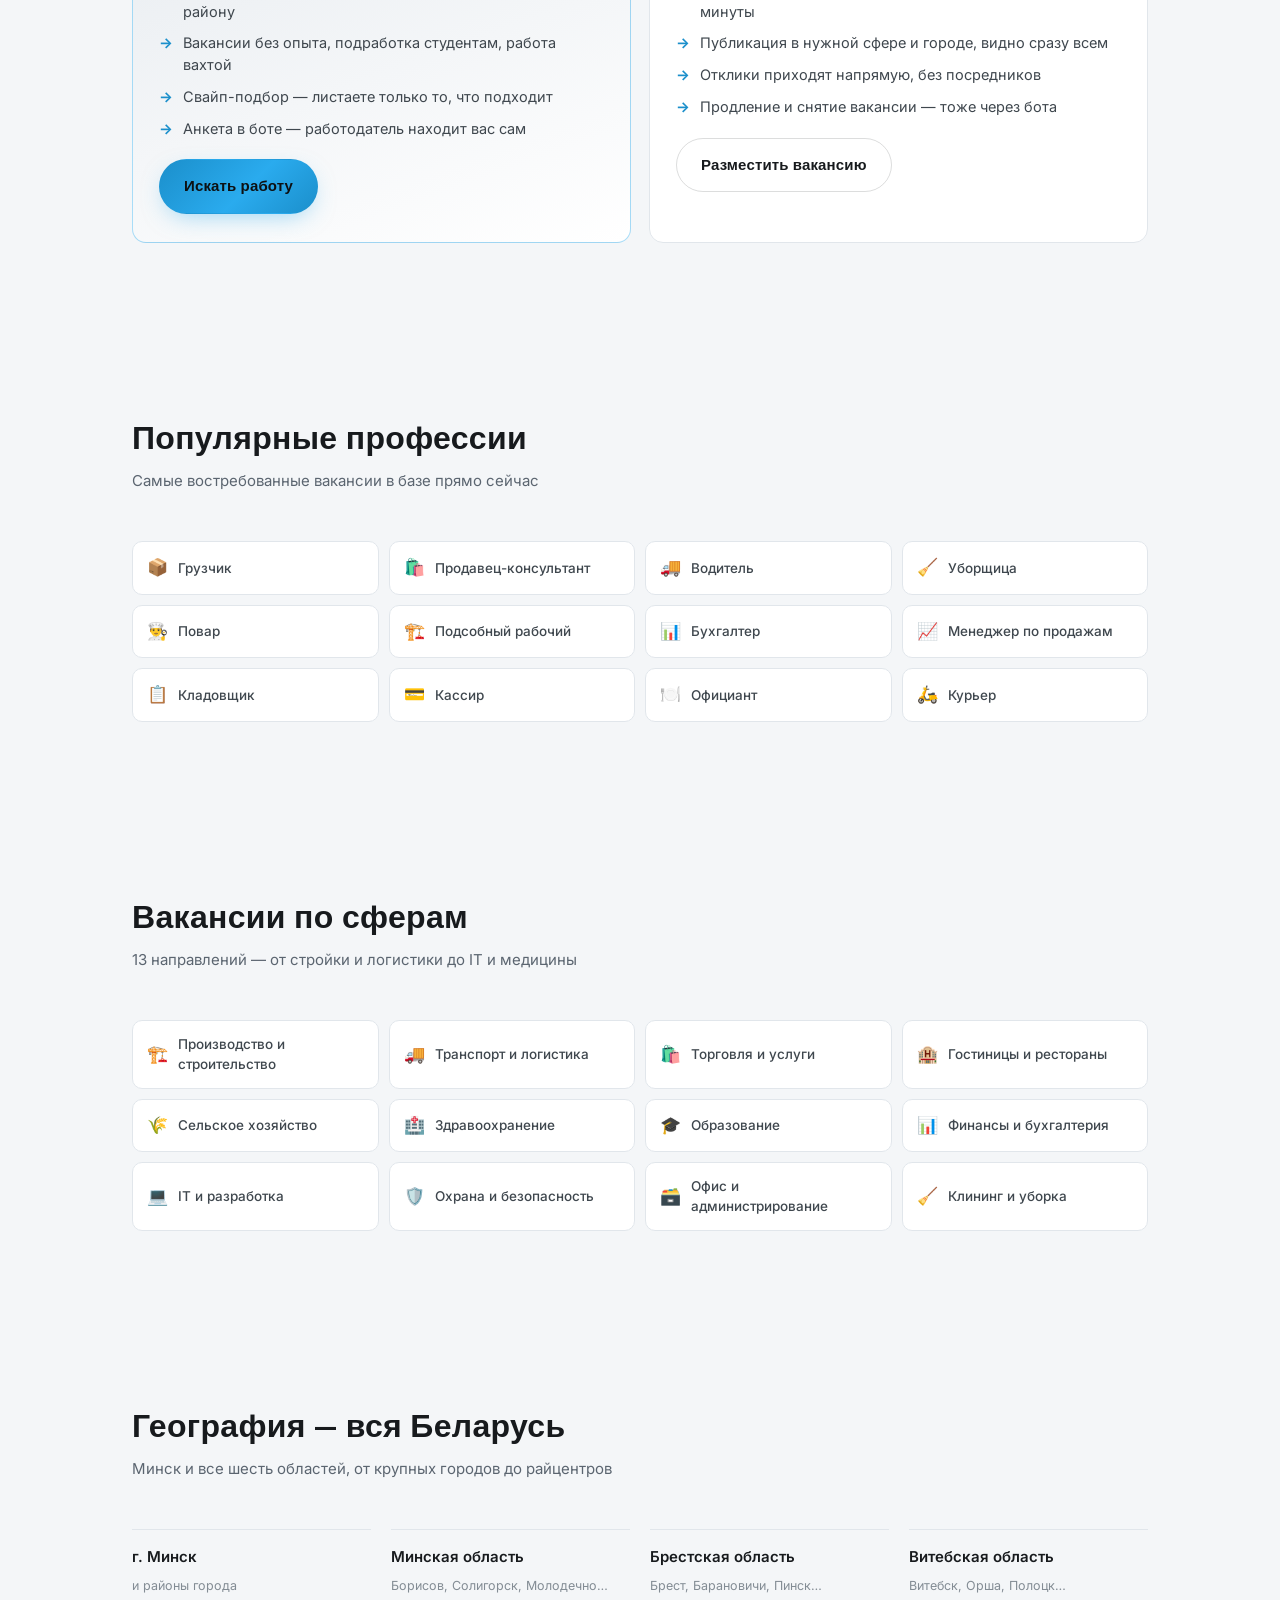
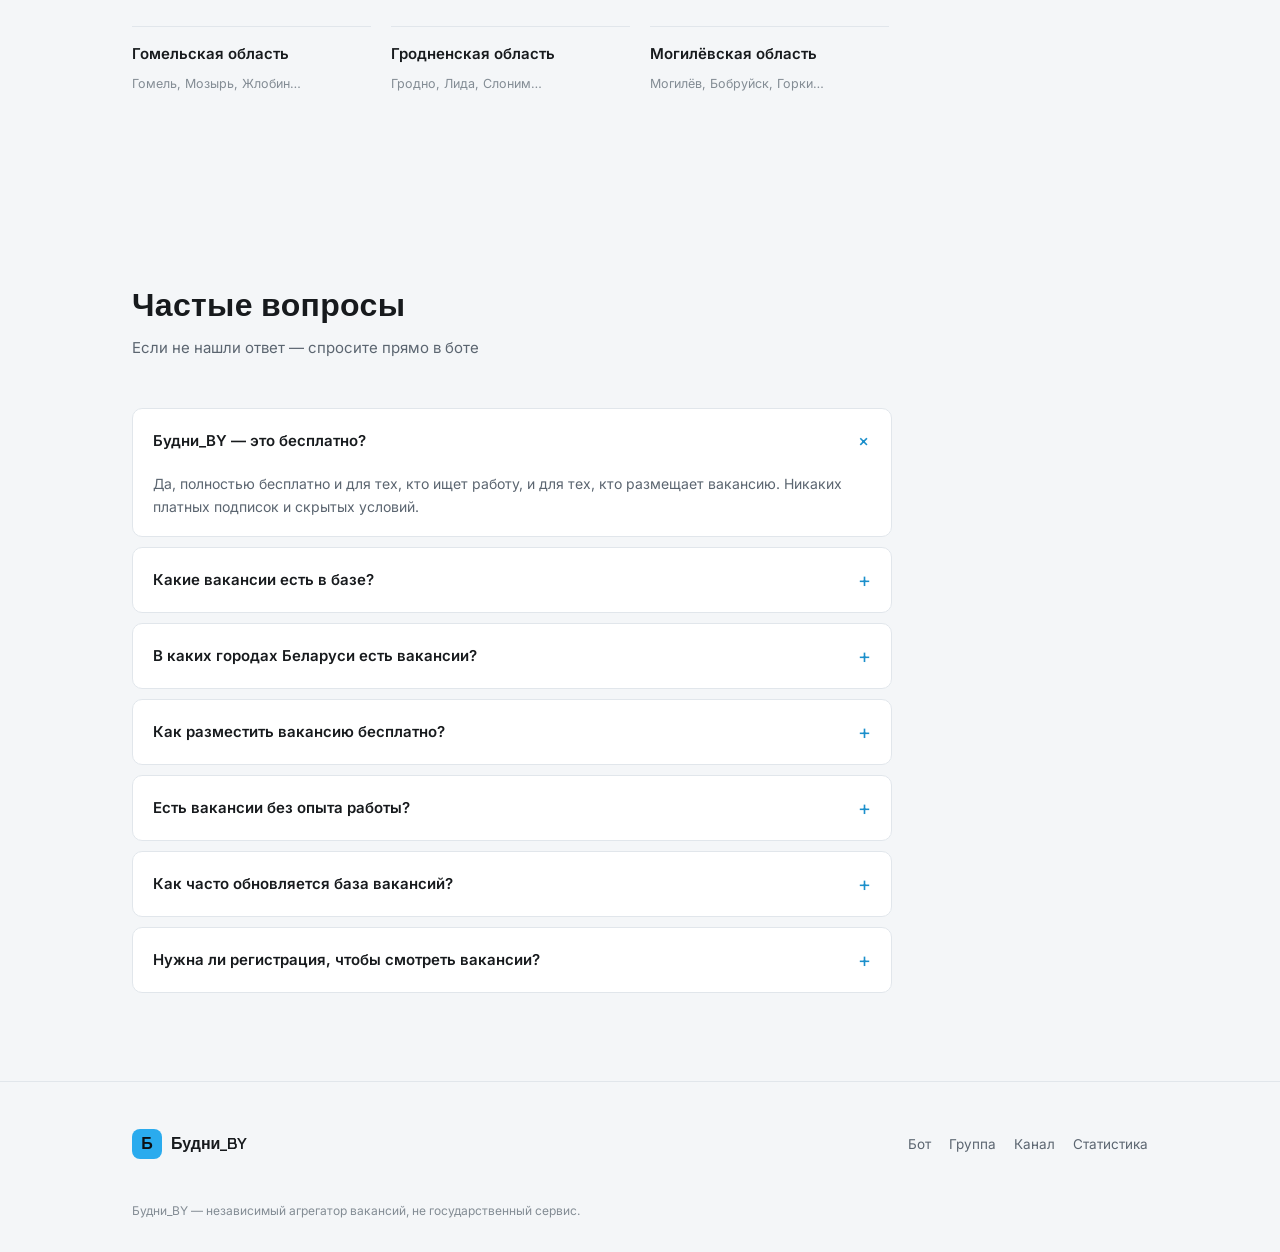
==== commit e0a71650: "site-draft: синхронизирован с боевым budni-site (hero + живая карточка, og:image, переключатель Авто" ====
--- a/site-draft/index.html
+++ b/site-draft/index.html
@@ -1,5 +1,5 @@
 <!DOCTYPE html>
-<!-- изменено 2026-09-21 15:40 -->
+<!-- изменено 2026-09-21 17:40 -->
 <html lang="ru">
 <head>
 <meta charset="UTF-8">
@@ -16,7 +16,13 @@
 <meta property="og:description" content="Живая лента вакансий по всей Беларуси: Минск, Брест, Витебск, Гомель, Гродно, Могилёв. Канал, Telegram-группа по сферам и бот со свайп-подбором. Обновляется каждый день.">
 <meta property="og:url" content="https://budni-by.site/">
 <meta property="og:locale" content="ru_RU">
-<meta name="twitter:card" content="summary">
+<meta name="twitter:card" content="summary_large_image">
+<meta property="og:image" content="https://budni-by.site/og-image.png">
+<meta property="og:image:type" content="image/png">
+<meta property="og:image:width" content="1200">
+<meta property="og:image:height" content="630">
+<meta property="og:image:alt" content="Будни_BY — вакансии и подработка в Беларуси: Минск, Брест, Витебск, Гомель, Гродно, Могилёв">
+<meta name="twitter:image" content="https://budni-by.site/og-image.png">
 
 <link rel="icon" href="data:image/svg+xml,%3Csvg xmlns='http://www.w3.org/2000/svg' viewBox='0 0 100 100'%3E%3Crect width='100' height='100' rx='22' fill='%232AABEE'/%3E%3Ctext x='50' y='68' font-size='58' text-anchor='middle' fill='white' font-family='sans-serif'%3E%D0%91%3C/text%3E%3C/svg%3E">
 
@@ -174,25 +180,18 @@
   .brand-name{ font-family:'Chakra Petch',sans-serif; font-weight:600; font-size:16px; line-height:1.1; }
   .brand-name span{ display:block; color:var(--blue-400); font-size:10.5px; font-family:'JetBrains Mono',monospace; letter-spacing:.12em; font-weight:400; margin-top:3px; }
   .nav-right{ display:flex; align-items:center; gap:10px; }
-  .theme-toggle{
-    width:44px; height:44px; flex:none; display:flex; align-items:center; justify-content:center;
-    background:transparent; border:1px solid var(--border-soft); border-radius:10px;
-    font-size:17px; line-height:1; transition:border-color .25s var(--ease), background .25s var(--ease);
-  }
-  .theme-toggle:hover{ border-color:var(--blue-500); }
-  .theme-toggle .ic-moon{ display:none; }
-  :root[data-theme="light"] .theme-toggle .ic-sun{ display:none; }
-  :root[data-theme="light"] .theme-toggle .ic-moon{ display:block; }
 
   /* ---------- hero ---------- */
   .hero{ position:relative; padding:128px 0 64px; overflow:hidden; }
   @media(min-width:720px){ .hero{ padding:152px 0 88px; } }
   .hero::before{
-    content:""; position:absolute; top:-200px; left:50%; transform:translateX(-45%);
+    content:""; position:absolute; top:-200px; right:-180px;
     width:760px; height:760px; background:radial-gradient(circle, rgba(42,171,238,.2), rgba(42,171,238,0) 60%);
     z-index:0; pointer-events:none;
   }
-  .hero-inner{ position:relative; z-index:1; max-width:640px; }
+  .hero-grid{ position:relative; z-index:1; display:grid; grid-template-columns:minmax(0,1fr); gap:36px; align-items:center; }
+  @media(min-width:960px){ .hero-grid{ grid-template-columns:minmax(0,1.1fr) minmax(0,.9fr); gap:64px; } }
+  .hero-inner{ max-width:640px; }
   @keyframes heroReveal{ from{ opacity:0; transform:translateY(16px); } to{ opacity:1; transform:translateY(0); } }
   .hero-inner > *{ animation:heroReveal .8s var(--ease) both; }
   .hero-inner > *:nth-child(1){ animation-delay:.03s; }
@@ -207,10 +206,41 @@
   }
   .hero p.lead{ margin-top:20px; font-size:17px; line-height:1.6; color:var(--ink-300); max-width:520px; }
   .hero-cta{ display:flex; flex-wrap:wrap; gap:12px; margin-top:28px; }
-  .hero-stats{ display:grid; grid-template-columns:repeat(3,1fr); gap:16px 20px; margin-top:44px; max-width:420px; }
-  .hero-stats div strong{ display:block; font-family:'JetBrains Mono',monospace; font-size:23px; color:var(--blue-300); font-weight:700; white-space:nowrap; }
-  .hero-stats div span{ font-size:11.5px; color:var(--ink-500); letter-spacing:.02em; }
-  @media(max-width:420px){ .hero-stats div strong{ font-size:19px; } .hero-stats div span{ font-size:10px; } }
+
+  /* ---------- hero: живая карточка статистики ---------- */
+  .live-card{
+    background:var(--navy-800); border:1px solid var(--navy-700); border-radius:18px;
+    padding:26px 24px 22px; animation:heroReveal .8s var(--ease) .3s both;
+    box-shadow:0 24px 60px -30px rgba(0,0,0,.55);
+  }
+  :root[data-theme="light"] .live-card{ box-shadow:0 24px 60px -34px rgba(13,16,18,.25); }
+  .live-eyebrow{
+    display:flex; align-items:center; gap:10px; font-family:'JetBrains Mono',monospace;
+    font-size:12.5px; letter-spacing:.14em; text-transform:uppercase; color:var(--ink-300);
+  }
+  .live-dot{ width:8px; height:8px; border-radius:50%; background:var(--teal-400); flex:none; animation:livePulse 2s ease-in-out infinite; }
+  @keyframes livePulse{ 0%,100%{ box-shadow:0 0 0 0 rgba(79,201,184,.5); } 50%{ box-shadow:0 0 0 6px rgba(79,201,184,0); } }
+  .live-total{ margin-top:18px; display:flex; align-items:baseline; gap:12px; flex-wrap:wrap; }
+  .live-total .num{
+    font-family:'JetBrains Mono',monospace; font-weight:700; color:var(--blue-300);
+    font-size:clamp(44px,7vw,60px); line-height:1; min-width:3ch; font-variant-numeric:tabular-nums;
+  }
+  .live-total .lbl{ font-size:15px; color:var(--ink-300); }
+  .live-sub{ margin-top:8px; font-size:13px; color:var(--ink-500); }
+  .live-list{ margin-top:22px; padding-top:20px; border-top:1px solid var(--border-hair-strong); display:flex; flex-direction:column; gap:14px; min-height:230px; }
+  .live-row-top{ display:flex; justify-content:space-between; gap:12px; font-size:14px; color:var(--ink-200); line-height:1.35; }
+  .live-row-top b{ font-family:'JetBrains Mono',monospace; font-weight:600; color:var(--ink-50); font-variant-numeric:tabular-nums; }
+  .live-bar{ margin-top:7px; height:5px; border-radius:99px; background:var(--navy-700); overflow:hidden; }
+  .live-bar i{
+    display:block; height:100%; width:100%; border-radius:99px; transform-origin:left center; transform:scaleX(0);
+    background:linear-gradient(90deg, var(--blue-600), var(--blue-400)); transition:transform .9s var(--ease);
+  }
+  .live-list.is-ready .live-bar i{ transform:scaleX(var(--w,0)); }
+  .live-skel{ height:34px; border-radius:8px; background:var(--navy-700); opacity:.5; }
+  .live-more{ margin-top:22px; width:100%; min-height:48px; justify-content:center; }
+  @media (prefers-reduced-motion: reduce){
+    .live-dot{ animation:none; } .live-bar i{ transition:none; } .live-card{ animation:none; }
+  }
 
   /* ---------- секции ---------- */
   .section-head{ max-width:560px; margin-bottom:36px; }
@@ -268,14 +298,6 @@
   .geo-item{ padding:16px 0; border-top:1px solid var(--navy-700); }
   .geo-item strong{ display:block; font-size:15px; font-weight:600; margin-bottom:4px; }
   .geo-item span{ font-size:12.5px; color:var(--ink-500); }
-
-  /* ---------- статистика ---------- */
-  .stats-card{
-    background:var(--navy-800); border:1px solid var(--navy-700); border-radius:var(--radius);
-    padding:28px 24px; display:flex; flex-wrap:wrap; align-items:center; justify-content:space-between; gap:20px;
-  }
-  .stats-card .num{ font-family:'JetBrains Mono',monospace; font-size:clamp(32px,5vw,44px); font-weight:700; color:var(--blue-300); line-height:1; }
-  .stats-card .lbl{ font-size:13px; color:var(--ink-500); margin-top:6px; }
 
   /* ---------- FAQ ---------- */
   .faq-list{ display:flex; flex-direction:column; gap:10px; max-width:760px; }
@@ -323,32 +345,40 @@
       <span class="brand-name">Будни_BY<span>ВАКАНСИИ В БЕЛАРУСИ</span></span>
     </div>
     <div class="nav-right">
-      <button type="button" class="theme-toggle" id="themeToggle" aria-label="Переключить тему">
-        <span class="ic-sun">☀️</span><span class="ic-moon">🌙</span>
-      </button>
+      <div id="themeMenu" style="width:44px;height:44px"></div>
       <a class="btn btn-primary" href="https://t.me/Budni_BY_Bot" target="_blank" rel="noopener">Открыть бота</a>
     </div>
   </div>
 </header>
 
 <section class="hero">
-  <div class="wrap hero-inner">
-    <span class="eyebrow">🇧🇾 агрегатор вакансий</span>
-    <h1>Вакансии и подработка в <em>Беларуси</em></h1>
-    <p class="lead">Грузчик, продавец, водитель, повар, бухгалтер — тысячи
-      вакансий по всей стране в одном месте. Живая лента по сферам, свайп-подбор
-      под ваш город, размещение своей вакансии за 2 минуты. База обновляется
-      каждый день.</p>
-    <div class="hero-cta">
-      <a class="btn btn-primary" href="https://t.me/Budni_BY_Bot" target="_blank" rel="noopener">🤖 Открыть бота</a>
-      <a class="btn btn-ghost" href="https://t.me/Budni_BY_Group" target="_blank" rel="noopener">💬 Группа</a>
-      <a class="btn btn-ghost" href="https://t.me/Budni_BY" target="_blank" rel="noopener">📢 Канал</a>
-    </div>
-    <div class="hero-stats">
-      <div><strong id="heroTotal">—</strong><span>вакансий в базе</span></div>
-      <div><strong>13</strong><span>сфер деятельности</span></div>
-      <div><strong>7</strong><span>областей + Минск</span></div>
-    </div>
+  <div class="wrap hero-grid">
+    <div class="hero-inner">
+      <span class="eyebrow">🇧🇾 агрегатор вакансий</span>
+      <h1>Вакансии и подработка в <em>Беларуси</em></h1>
+      <p class="lead">Грузчик, продавец, водитель, повар, бухгалтер — тысячи
+        вакансий по всей стране в одном месте. Живая лента по сферам, свайп-подбор
+        под ваш город, размещение своей вакансии за 2 минуты. База обновляется
+        каждый день.</p>
+      <div class="hero-cta">
+        <a class="btn btn-primary" href="https://t.me/Budni_BY_Bot" target="_blank" rel="noopener">🤖 Открыть бота</a>
+        <a class="btn btn-ghost" href="https://t.me/Budni_BY_Group" target="_blank" rel="noopener">💬 Группа</a>
+        <a class="btn btn-ghost" href="https://t.me/Budni_BY" target="_blank" rel="noopener">📢 Канал</a>
+      </div>
+    </div>
+
+    <aside class="live-card" aria-label="Статистика базы вакансий">
+      <div class="live-eyebrow"><span class="live-dot" aria-hidden="true"></span>в базе прямо сейчас</div>
+      <div class="live-total">
+        <span class="num" id="heroTotal">—</span>
+        <span class="lbl">вакансий</span>
+      </div>
+      <p class="live-sub">13 сфер · 6 областей и Минск</p>
+      <div class="live-list" id="liveSectors" aria-live="polite">
+        <div class="live-skel"></div><div class="live-skel"></div><div class="live-skel"></div><div class="live-skel"></div><div class="live-skel"></div>
+      </div>
+      <a class="btn btn-ghost live-more" href="stats.html">Полная статистика →</a>
+    </aside>
   </div>
 </section>
 
@@ -472,19 +502,6 @@
       <div class="geo-item"><strong>Гомельская область</strong><span>Гомель, Мозырь, Жлобин…</span></div>
       <div class="geo-item"><strong>Гродненская область</strong><span>Гродно, Лида, Слоним…</span></div>
       <div class="geo-item"><strong>Могилёвская область</strong><span>Могилёв, Бобруйск, Горки…</span></div>
-    </div>
-  </div>
-</section>
-
-<section id="stats">
-  <div class="wrap">
-    <div class="section-head reveal">
-      <h2>Сколько вакансий в базе</h2>
-      <p>Обновляется вживую — по сферам и по областям Беларуси</p>
-    </div>
-    <div class="stats-card reveal">
-      <div><div class="num" id="statTotal">—</div><div class="lbl">вакансий прямо сейчас</div></div>
-      <a class="btn btn-ghost" href="stats.html">Полная статистика →</a>
     </div>
   </div>
 </section>
@@ -544,14 +561,29 @@
   </div>
 </footer>
 
+<script src="theme.js?v=20260921a"></script>
 <script src="app.js?v=20260920a"></script>
 <script>
+function renderTopSectors(obj) {
+  var box = document.getElementById('liveSectors');
+  var keys = Object.keys(obj || {}).filter(function (k) { return obj[k] > 0 && !/^другое/i.test(k); })
+    .sort(function (a, b) { return obj[b] - obj[a]; }).slice(0, 5);
+  if (!keys.length) { box.style.display = 'none'; return; }
+  var max = obj[keys[0]] || 1;
+  box.innerHTML = keys.map(function (k) {
+    return '<div><div class="live-row-top"><span>' + escapeHtml(k) + '</span><b>' +
+      Number(obj[k]).toLocaleString('ru-RU') + '</b></div>' +
+      '<div class="live-bar"><i style="--w:' + (obj[k] / max).toFixed(3) + '"></i></div></div>';
+  }).join('');
+  requestAnimationFrame(function () { requestAnimationFrame(function () { box.classList.add('is-ready'); }); });
+}
+
 (async function () {
   try {
     var res = await apiCall({ action: 'public_stats' });
     if (res && res.ok) {
-      document.getElementById('heroTotal').textContent = res.total;
-      document.getElementById('statTotal').textContent = res.total;
+      document.getElementById('heroTotal').textContent = Number(res.total).toLocaleString('ru-RU').replace(/\s/g, '\u2009');
+      renderTopSectors(res.bySector);
     }
   } catch (e) {}
 })();
@@ -569,12 +601,6 @@
 onScroll();
 window.addEventListener('scroll', onScroll, { passive: true });
 
-var themeToggle = document.getElementById('themeToggle');
-themeToggle.addEventListener('click', function () {
-  var next = document.documentElement.getAttribute('data-theme') === 'light' ? 'dark' : 'light';
-  document.documentElement.setAttribute('data-theme', next);
-  try { localStorage.setItem('budni_site_theme', next); } catch (e) {}
-});
 </script>
 </body>
 </html>
